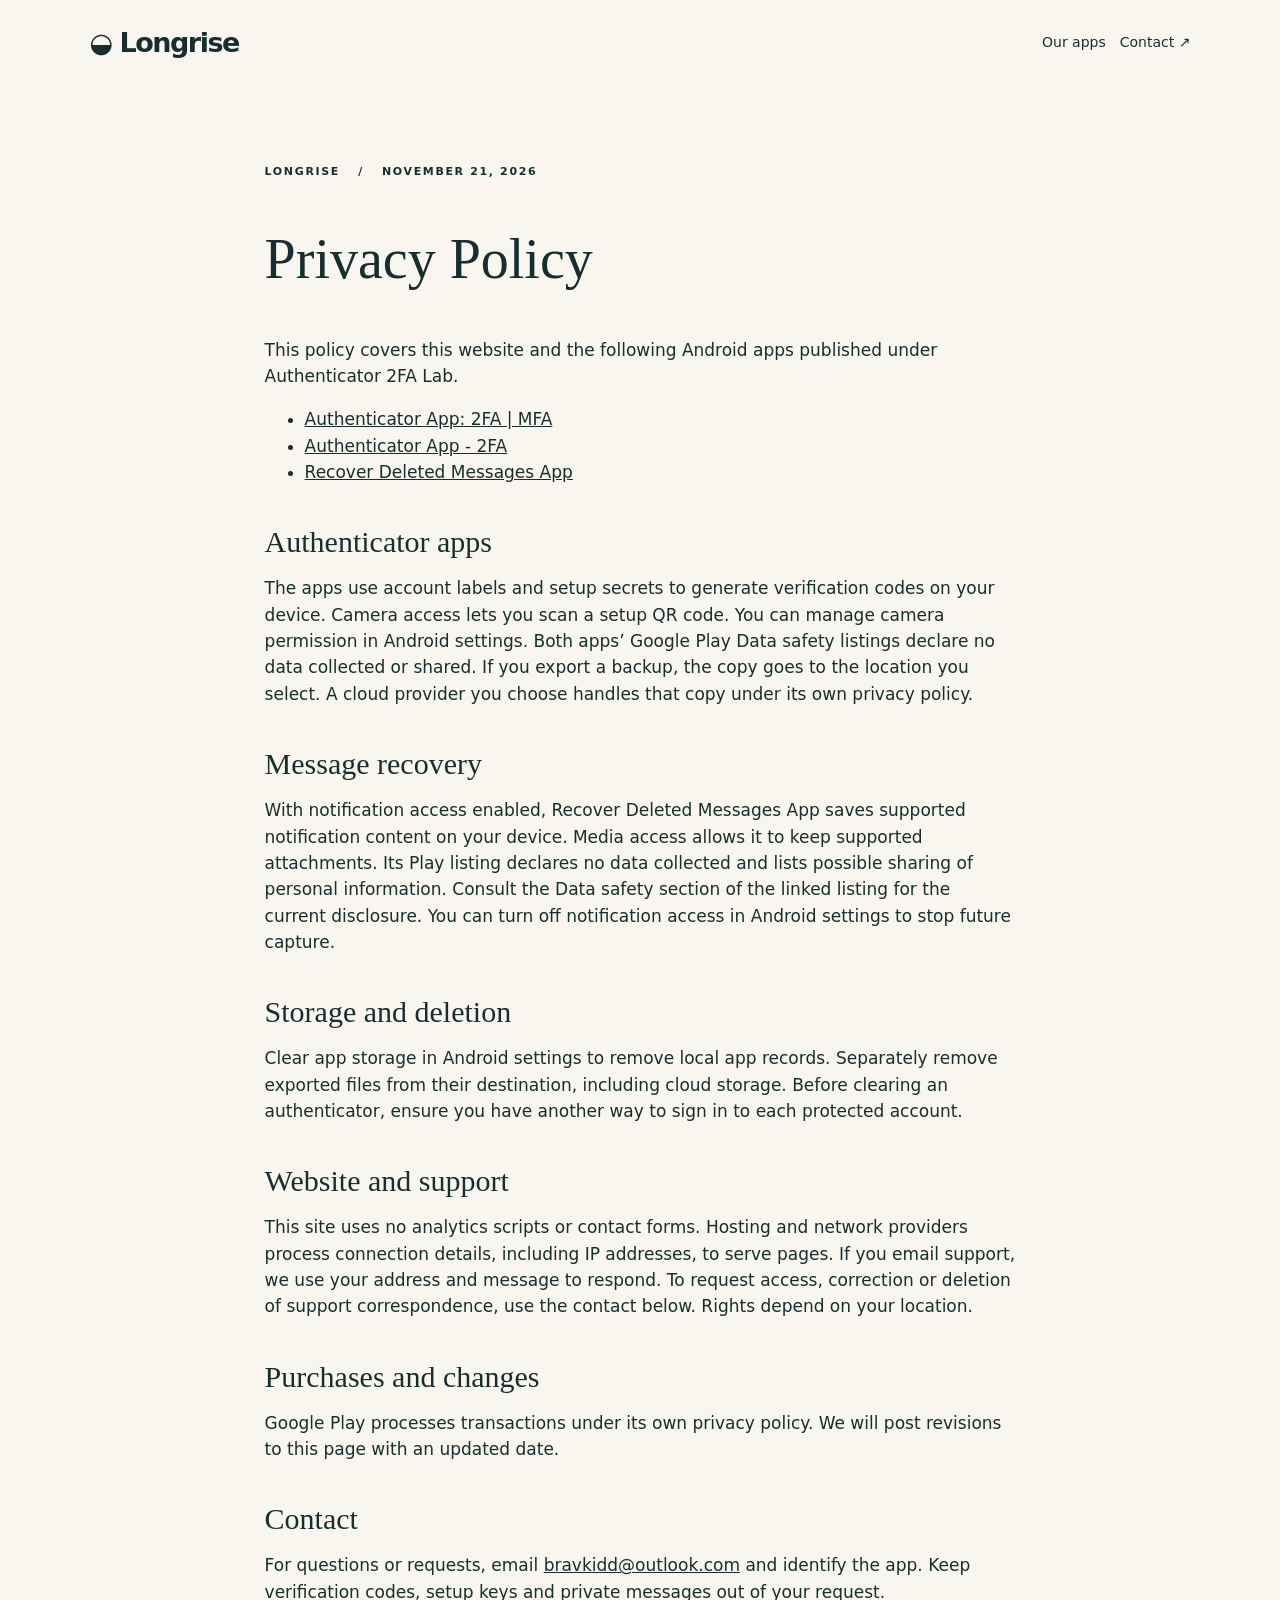
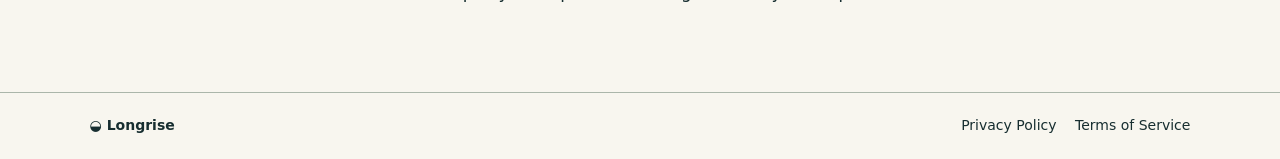
==== privacy/index.html @ f98e01ae "Publish Longrise mobile portfolio and product policies" ====
<!doctype html><html lang="en"><meta charset="utf-8"><meta name="viewport" content="width=device-width,initial-scale=1"><title>Privacy Policy · Longrise</title><link rel="stylesheet" href="../style.css"><header><a class="brand" href="../">◒ Longrise</a><nav><a href="../#apps">Our apps</a>　<a href="mailto:bravkidd@outlook.com">Contact ↗</a></nav></header><main><section class="legal"><small>LONGRISE　 /　 NOVEMBER 21, 2026</small><h1>Privacy Policy</h1><p>This policy covers this website and the following Android apps published under Authenticator 2FA Lab.</p><ul><li><a href="https://play.google.com/store/apps/details?id=otp.authenticator.app.authentication.password">Authenticator App: 2FA | MFA</a></li><li><a href="https://play.google.com/store/apps/details?id=authenticator.app.otp.mfa.authentication">Authenticator App - 2FA</a></li><li><a href="https://play.google.com/store/apps/details?id=recover.deleted.message.messagerecovery.business.notify">Recover Deleted Messages App</a></li></ul><h2>Authenticator apps</h2><p>The apps use account labels and setup secrets to generate verification codes on your device. Camera access lets you scan a setup QR code. You can manage camera permission in Android settings. Both apps’ Google Play Data safety listings declare no data collected or shared. If you export a backup, the copy goes to the location you select. A cloud provider you choose handles that copy under its own privacy policy.</p><h2>Message recovery</h2><p>With notification access enabled, Recover Deleted Messages App saves supported notification content on your device. Media access allows it to keep supported attachments. Its Play listing declares no data collected and lists possible sharing of personal information. Consult the Data safety section of the linked listing for the current disclosure. You can turn off notification access in Android settings to stop future capture.</p><h2>Storage and deletion</h2><p>Clear app storage in Android settings to remove local app records. Separately remove exported files from their destination, including cloud storage. Before clearing an authenticator, ensure you have another way to sign in to each protected account.</p><h2>Website and support</h2><p>This site uses no analytics scripts or contact forms. Hosting and network providers process connection details, including IP addresses, to serve pages. If you email support, we use your address and message to respond. To request access, correction or deletion of support correspondence, use the contact below. Rights depend on your location.</p><h2>Purchases and changes</h2><p>Google Play processes transactions under its own privacy policy. We will post revisions to this page with an updated date.</p><h2>Contact</h2><p>For questions or requests, email <a href="mailto:bravkidd@outlook.com">bravkidd@outlook.com</a> and identify the app. Keep verification codes, setup keys and private messages out of your request.</p></section></main><footer><b>◒ Longrise</b><span><a href="../privacy/">Privacy Policy</a>　 <a href="../tos/">Terms of Service</a></span></footer></html>
---- style.css ----
*{box-sizing:border-box}html{scroll-behavior:smooth}body{margin:0;background:#f8f6ef;color:#172e30;font:17px/1.55 system-ui,sans-serif}a{color:inherit}header,footer{padding:22px 7vw;display:flex;align-items:center;justify-content:space-between;gap:16px}header a,footer a,.grid h3 a{text-decoration:none}.brand{font-size:27px;font-weight:700;letter-spacing:-1.5px}nav,footer{font-size:14px}.hero{background:#092e35;color:#fff8e9;position:relative;overflow:hidden;isolation:isolate;padding:clamp(70px,9vw,145px) 7vw}.sun{position:absolute;z-index:-1;width:68vw;height:68vw;right:-15vw;top:8%;border-radius:50%;background:repeating-linear-gradient(0deg,transparent 0 7px,#0c4145 8px 10px),linear-gradient(145deg,#f7c18f,#bd795b 40%,#386665 73%);transform:rotate(-14deg)}.intro{max-width:54%}small{font:600 11px/1.5 system-ui;letter-spacing:.15em}.hero h1{font:normal clamp(76px,12vw,192px)/1 Georgia,serif;letter-spacing:-.075em;margin:20px 0}.hero h1 span{color:#f9bd89}.intro p{max-width:510px;font-size:clamp(18px,2vw,25px)}.button{display:inline-block;background:#ffdfaf;color:#183336;padding:12px 22px;margin-top:12px;text-decoration:none;border-radius:3px}#apps,.legal{padding:70px 7vw}h2,h3,.legal h1{font-family:Georgia,serif;font-weight:400;line-height:1.1}h2{font-size:48px;margin:10px 0}h3{font-size:31px;margin:16px 0}.grid{margin-top:34px;display:grid;grid-template-columns:repeat(3,1fr);gap:32px}.grid article{border-top:2px solid #427574;padding:22px 0;display:flex;flex-direction:column}.action{margin-top:auto;padding-top:15px}.legal{max-width:930px;margin:auto}.legal h1{font-size:56px}.legal h2{margin-top:40px;font-size:30px}footer{border-top:1px solid #abb6aa}a:hover{text-decoration:underline}@media(max-width:720px){.intro{max-width:100%}.sun{top:auto;bottom:-45vw;right:-22vw;width:85vw;height:85vw}.hero{padding-bottom:100px}.grid{grid-template-columns:1fr;gap:12px}.legal h1{font-size:42px}header,footer{padding:18px 5vw}nav{font-size:13px}}
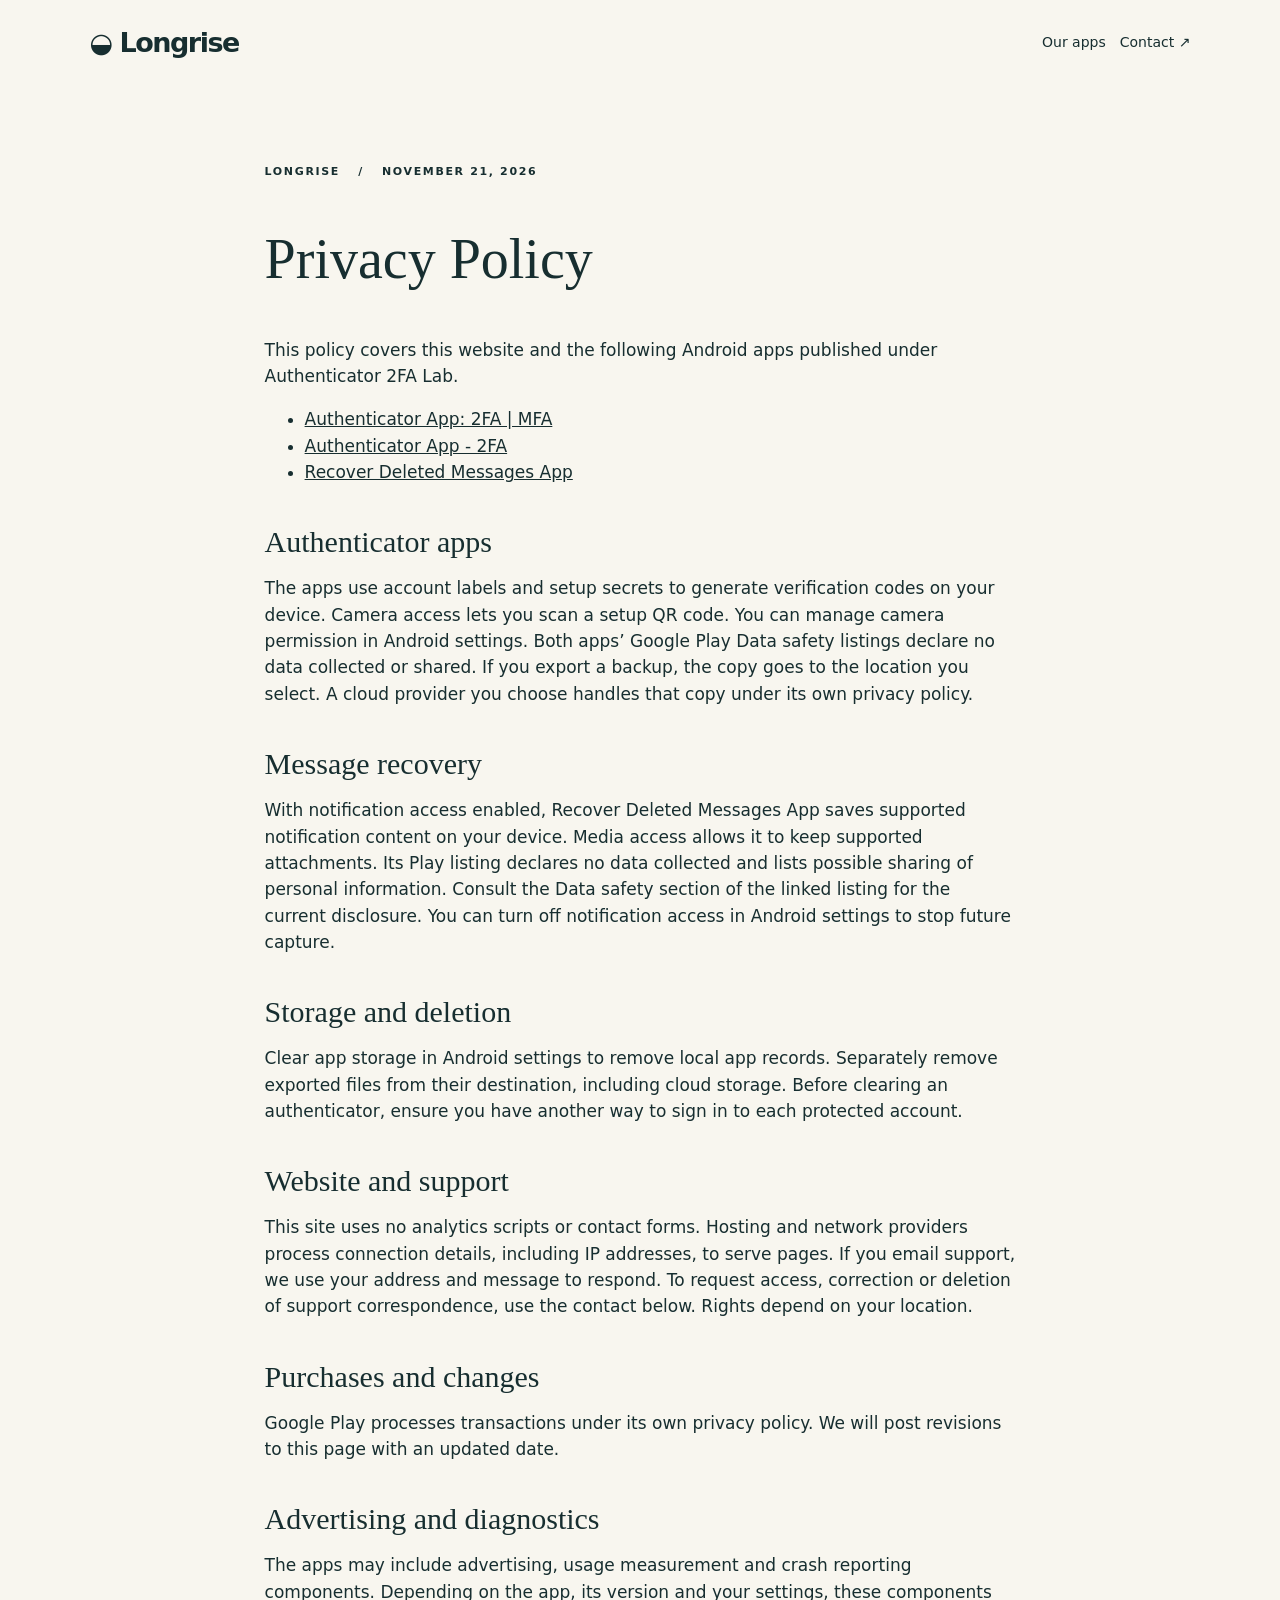
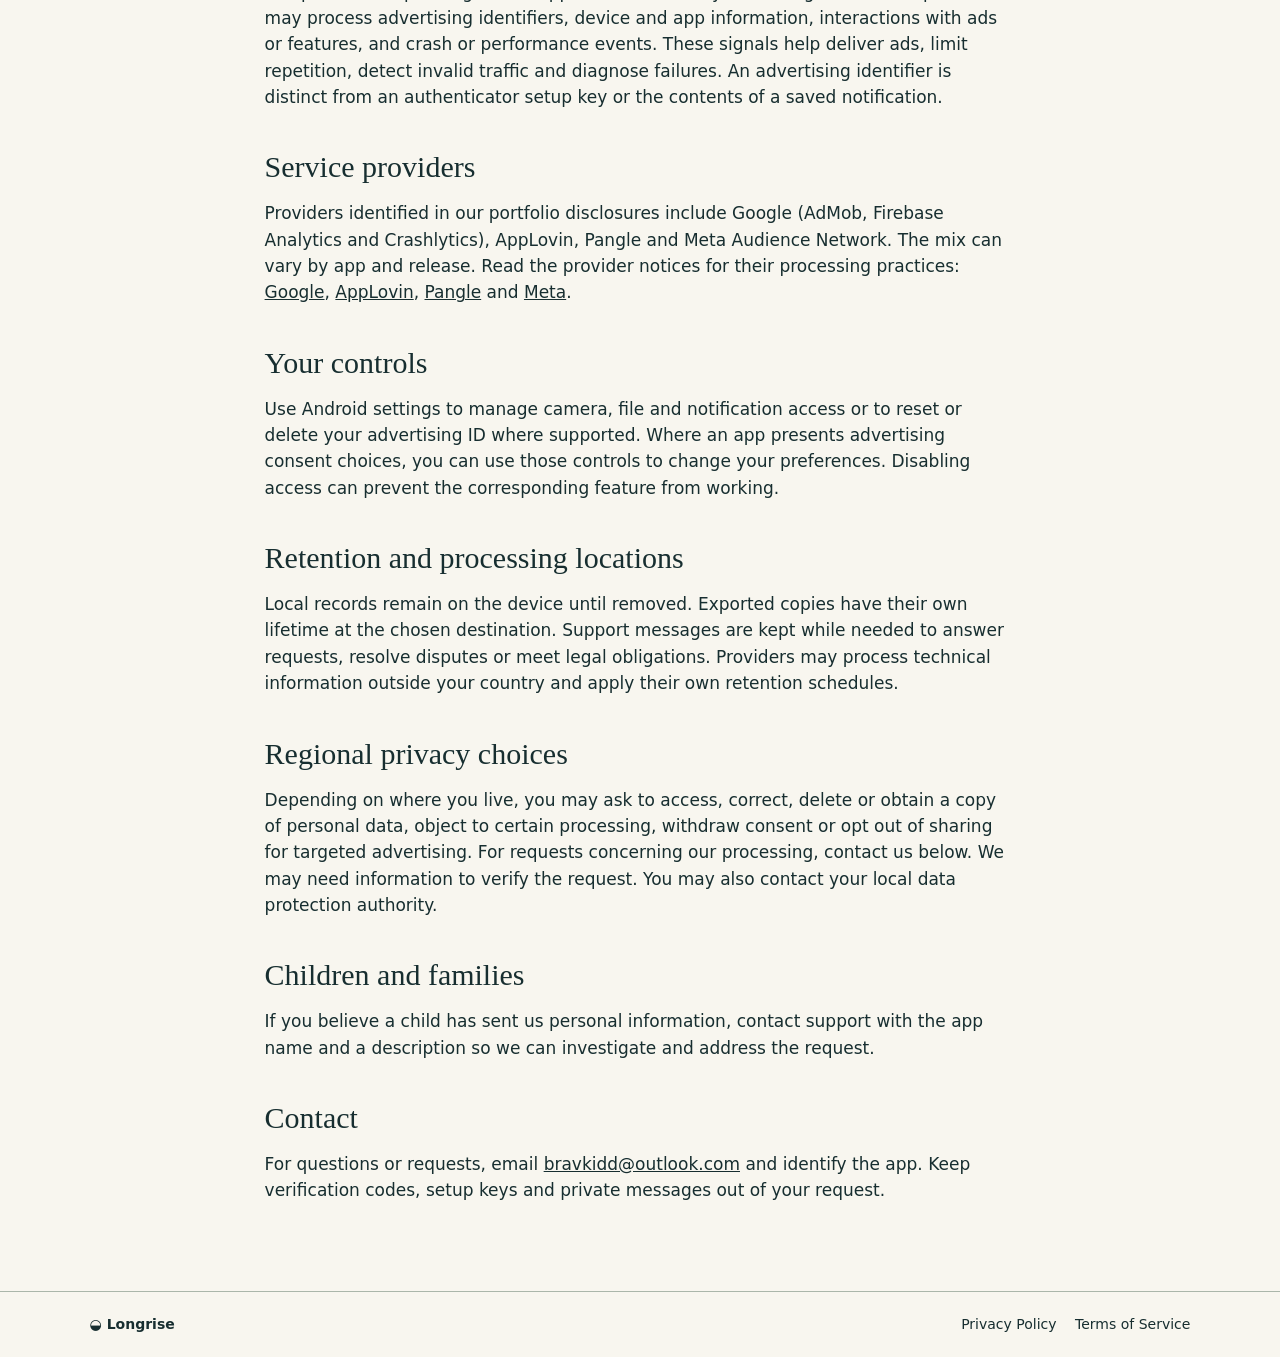
==== commit b4fd737b: "Add authorized ad sellers and expand app privacy and service terms" ====
--- a/privacy/index.html
+++ b/privacy/index.html
@@ -1 +1,19 @@
-<!doctype html><html lang="en"><meta charset="utf-8"><meta name="viewport" content="width=device-width,initial-scale=1"><title>Privacy Policy · Longrise</title><link rel="stylesheet" href="../style.css"><header><a class="brand" href="../">◒ Longrise</a><nav><a href="../#apps">Our apps</a>　<a href="mailto:bravkidd@outlook.com">Contact ↗</a></nav></header><main><section class="legal"><small>LONGRISE　 /　 NOVEMBER 21, 2026</small><h1>Privacy Policy</h1><p>This policy covers this website and the following Android apps published under Authenticator 2FA Lab.</p><ul><li><a href="https://play.google.com/store/apps/details?id=otp.authenticator.app.authentication.password">Authenticator App: 2FA | MFA</a></li><li><a href="https://play.google.com/store/apps/details?id=authenticator.app.otp.mfa.authentication">Authenticator App - 2FA</a></li><li><a href="https://play.google.com/store/apps/details?id=recover.deleted.message.messagerecovery.business.notify">Recover Deleted Messages App</a></li></ul><h2>Authenticator apps</h2><p>The apps use account labels and setup secrets to generate verification codes on your device. Camera access lets you scan a setup QR code. You can manage camera permission in Android settings. Both apps’ Google Play Data safety listings declare no data collected or shared. If you export a backup, the copy goes to the location you select. A cloud provider you choose handles that copy under its own privacy policy.</p><h2>Message recovery</h2><p>With notification access enabled, Recover Deleted Messages App saves supported notification content on your device. Media access allows it to keep supported attachments. Its Play listing declares no data collected and lists possible sharing of personal information. Consult the Data safety section of the linked listing for the current disclosure. You can turn off notification access in Android settings to stop future capture.</p><h2>Storage and deletion</h2><p>Clear app storage in Android settings to remove local app records. Separately remove exported files from their destination, including cloud storage. Before clearing an authenticator, ensure you have another way to sign in to each protected account.</p><h2>Website and support</h2><p>This site uses no analytics scripts or contact forms. Hosting and network providers process connection details, including IP addresses, to serve pages. If you email support, we use your address and message to respond. To request access, correction or deletion of support correspondence, use the contact below. Rights depend on your location.</p><h2>Purchases and changes</h2><p>Google Play processes transactions under its own privacy policy. We will post revisions to this page with an updated date.</p><h2>Contact</h2><p>For questions or requests, email <a href="mailto:bravkidd@outlook.com">bravkidd@outlook.com</a> and identify the app. Keep verification codes, setup keys and private messages out of your request.</p></section></main><footer><b>◒ Longrise</b><span><a href="../privacy/">Privacy Policy</a>　 <a href="../tos/">Terms of Service</a></span></footer></html>+<!doctype html><html lang="en"><meta charset="utf-8"><meta name="viewport" content="width=device-width,initial-scale=1"><title>Privacy Policy · Longrise</title><link rel="stylesheet" href="../style.css"><header><a class="brand" href="../">◒ Longrise</a><nav><a href="../#apps">Our apps</a>　<a href="mailto:bravkidd@outlook.com">Contact ↗</a></nav></header><main><section class="legal"><small>LONGRISE　 /　 NOVEMBER 21, 2026</small><h1>Privacy Policy</h1><p>This policy covers this website and the following Android apps published under Authenticator 2FA Lab.</p><ul><li><a href="https://play.google.com/store/apps/details?id=otp.authenticator.app.authentication.password">Authenticator App: 2FA | MFA</a></li><li><a href="https://play.google.com/store/apps/details?id=authenticator.app.otp.mfa.authentication">Authenticator App - 2FA</a></li><li><a href="https://play.google.com/store/apps/details?id=recover.deleted.message.messagerecovery.business.notify">Recover Deleted Messages App</a></li></ul>
+<h2>Authenticator apps</h2><p>The apps use account labels and setup secrets to generate verification codes on your device. Camera access lets you scan a setup QR code. You can manage camera permission in Android settings. Both apps’ Google Play Data safety listings declare no data collected or shared. If you export a backup, the copy goes to the location you select. A cloud provider you choose handles that copy under its own privacy policy.</p>
+<h2>Message recovery</h2><p>With notification access enabled, Recover Deleted Messages App saves supported notification content on your device. Media access allows it to keep supported attachments. Its Play listing declares no data collected and lists possible sharing of personal information. Consult the Data safety section of the linked listing for the current disclosure. You can turn off notification access in Android settings to stop future capture.</p>
+<h2>Storage and deletion</h2><p>Clear app storage in Android settings to remove local app records. Separately remove exported files from their destination, including cloud storage. Before clearing an authenticator, ensure you have another way to sign in to each protected account.</p>
+<h2>Website and support</h2><p>This site uses no analytics scripts or contact forms. Hosting and network providers process connection details, including IP addresses, to serve pages. If you email support, we use your address and message to respond. To request access, correction or deletion of support correspondence, use the contact below. Rights depend on your location.</p>
+<h2>Purchases and changes</h2><p>Google Play processes transactions under its own privacy policy. We will post revisions to this page with an updated date.</p>
+<h2>Advertising and diagnostics</h2><p>The apps may include advertising, usage measurement and crash reporting components. Depending on the app, its version and your settings, these components may process advertising identifiers, device and app information, interactions with ads or features, and crash or performance events. These signals help deliver ads, limit repetition, detect invalid traffic and diagnose failures. An advertising identifier is distinct from an authenticator setup key or the contents of a saved notification.</p>
+
+<h2>Service providers</h2><p>Providers identified in our portfolio disclosures include Google (AdMob, Firebase Analytics and Crashlytics), AppLovin, Pangle and Meta Audience Network. The mix can vary by app and release. Read the provider notices for their processing practices: <a href="https://policies.google.com/privacy">Google</a>, <a href="https://www.applovin.com/privacy/">AppLovin</a>, <a href="https://www.pangleglobal.com/privacy">Pangle</a> and <a href="https://www.facebook.com/privacy/policy/">Meta</a>.</p>
+
+<h2>Your controls</h2><p>Use Android settings to manage camera, file and notification access or to reset or delete your advertising ID where supported. Where an app presents advertising consent choices, you can use those controls to change your preferences. Disabling access can prevent the corresponding feature from working.</p>
+
+<h2>Retention and processing locations</h2><p>Local records remain on the device until removed. Exported copies have their own lifetime at the chosen destination. Support messages are kept while needed to answer requests, resolve disputes or meet legal obligations. Providers may process technical information outside your country and apply their own retention schedules.</p>
+
+<h2>Regional privacy choices</h2><p>Depending on where you live, you may ask to access, correct, delete or obtain a copy of personal data, object to certain processing, withdraw consent or opt out of sharing for targeted advertising. For requests concerning our processing, contact us below. We may need information to verify the request. You may also contact your local data protection authority.</p>
+
+<h2>Children and families</h2><p>If you believe a child has sent us personal information, contact support with the app name and a description so we can investigate and address the request.</p>
+
+<h2>Contact</h2><p>For questions or requests, email <a href="mailto:bravkidd@outlook.com">bravkidd@outlook.com</a> and identify the app. Keep verification codes, setup keys and private messages out of your request.</p></section></main><footer><b>◒ Longrise</b><span><a href="../privacy/">Privacy Policy</a>　 <a href="../tos/">Terms of Service</a></span></footer></html>
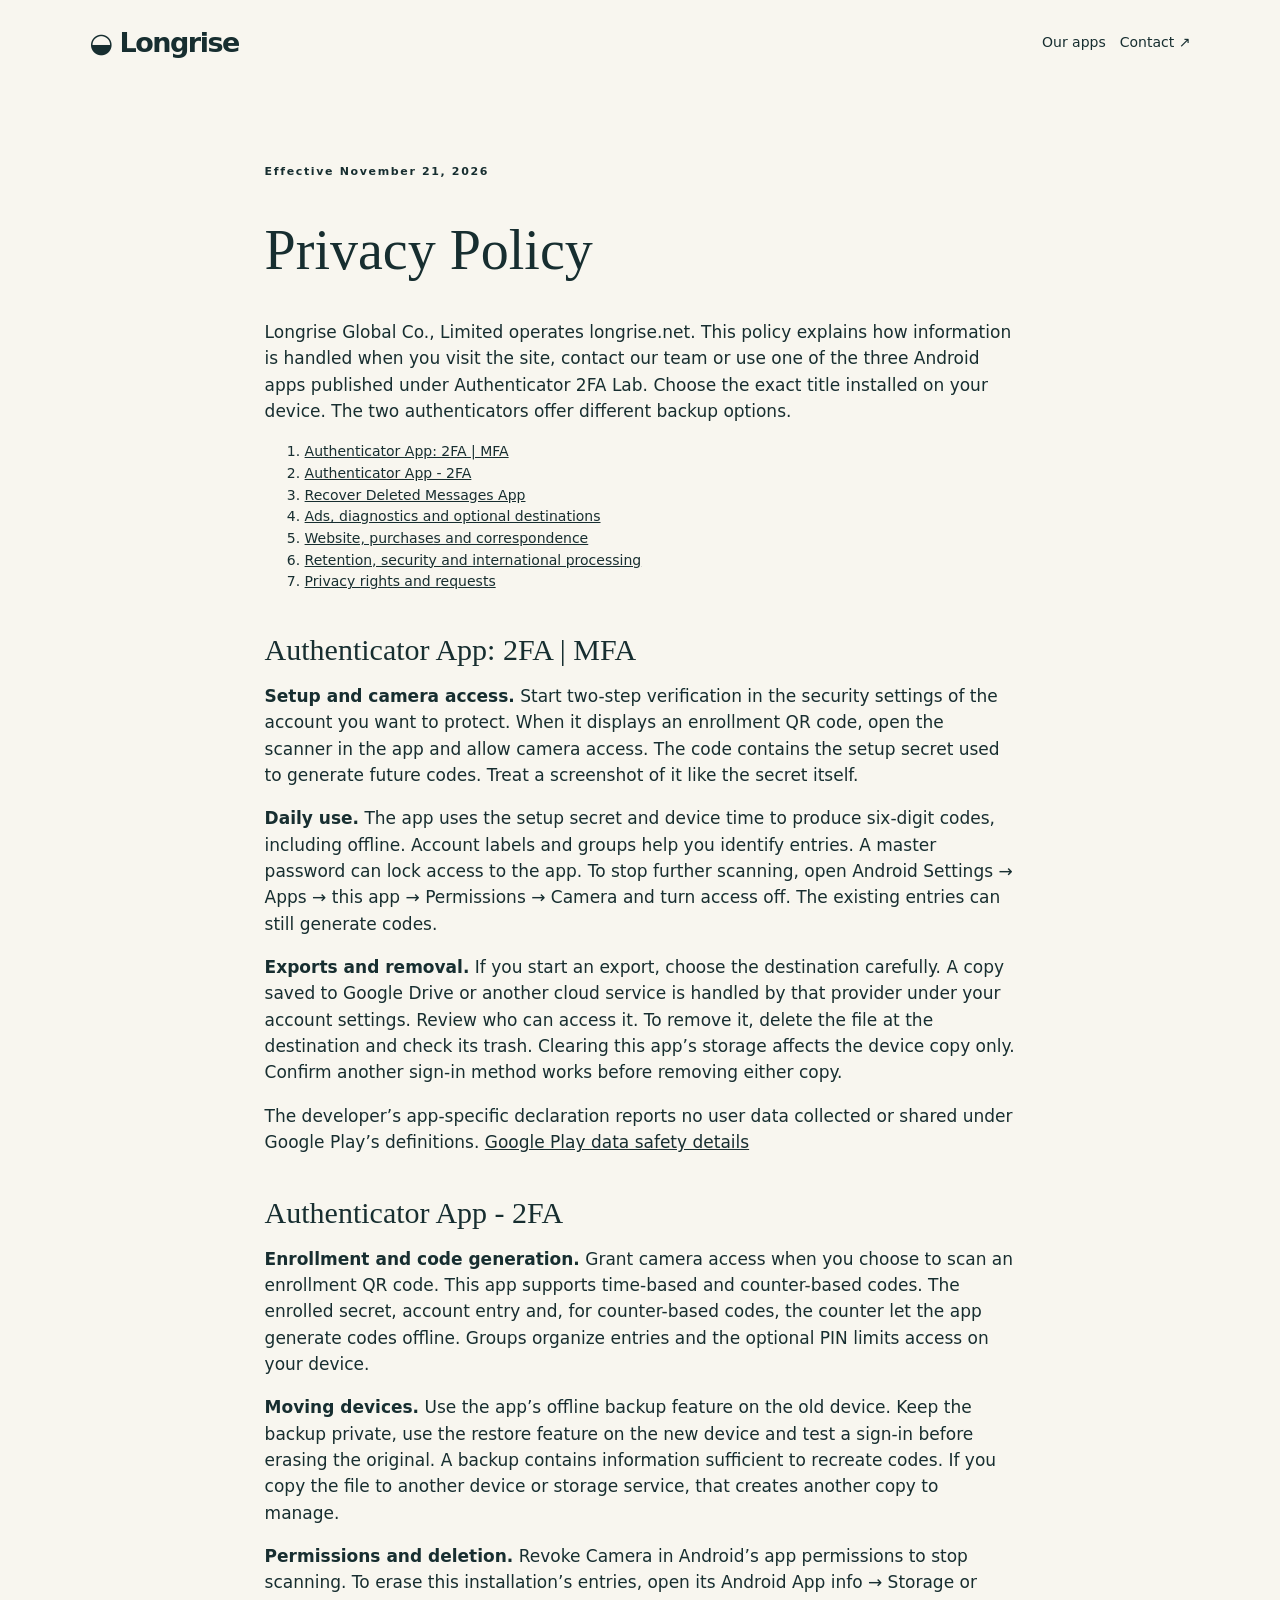
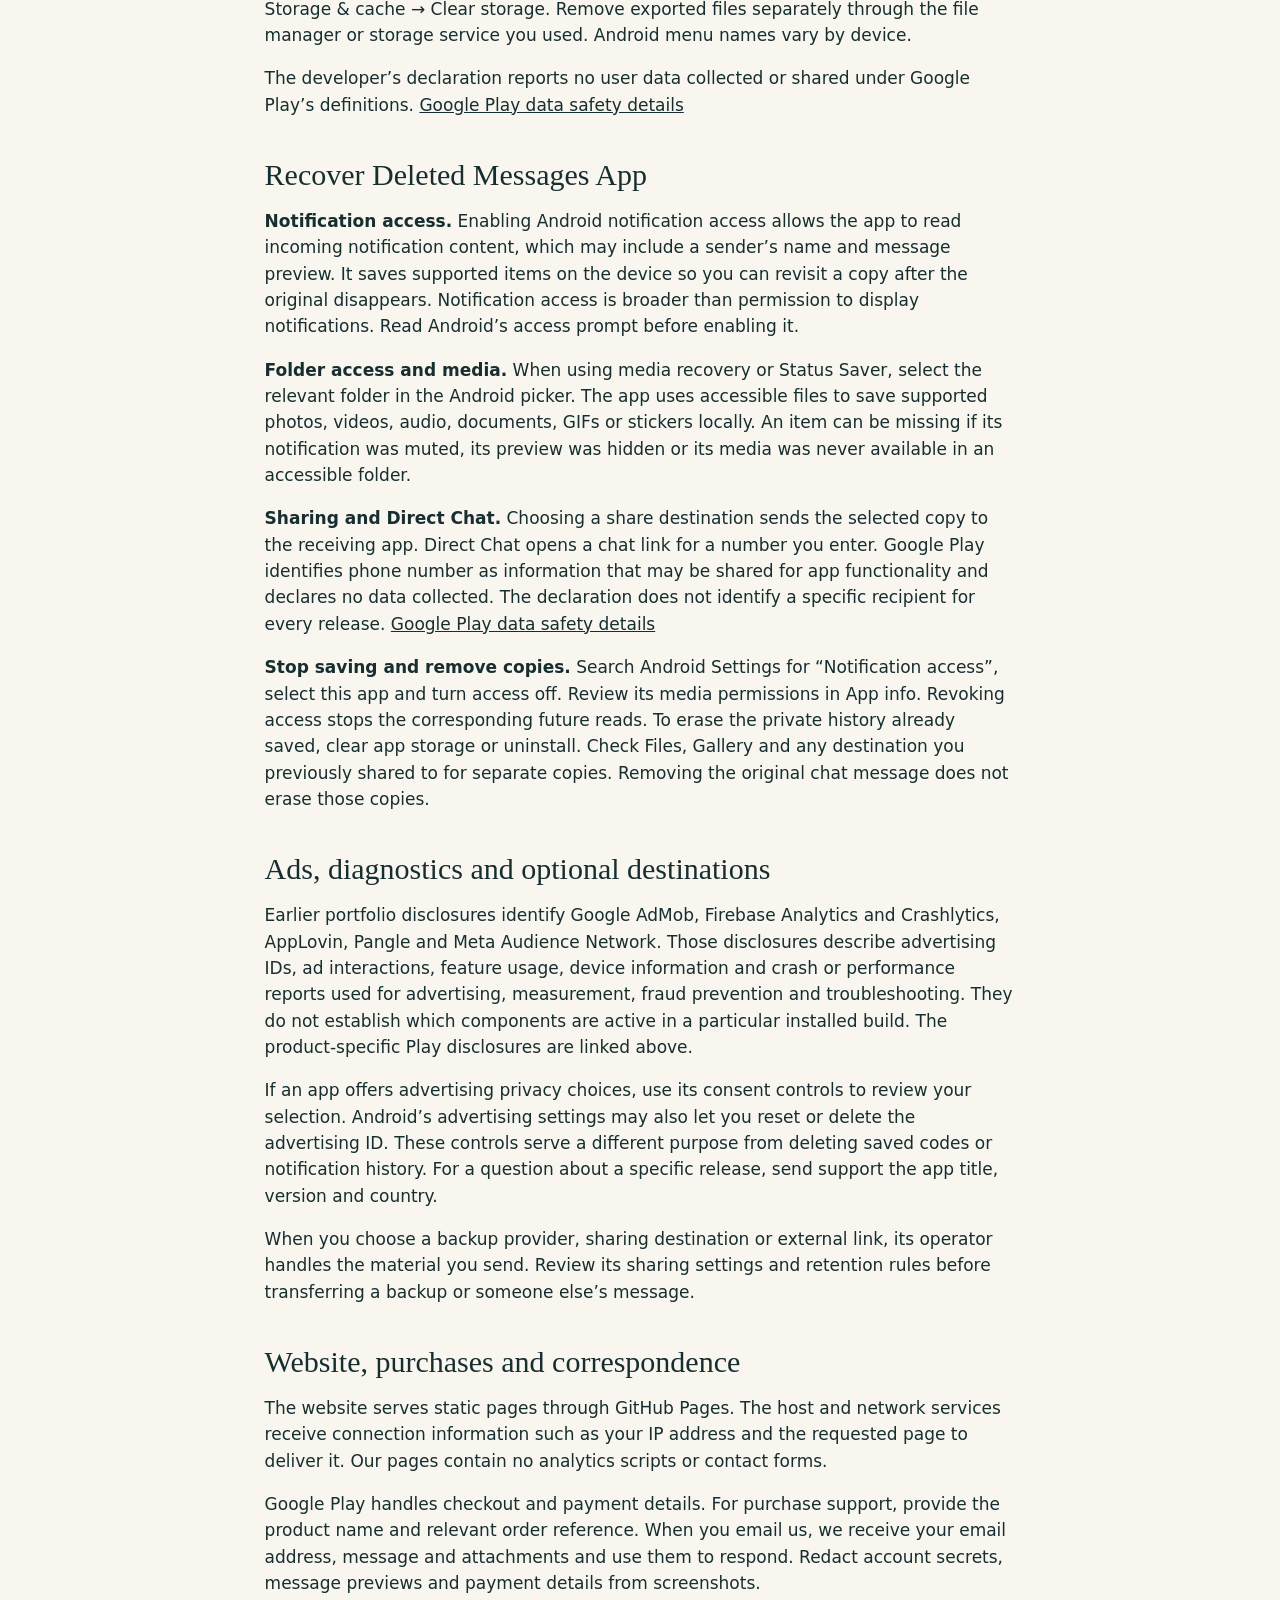
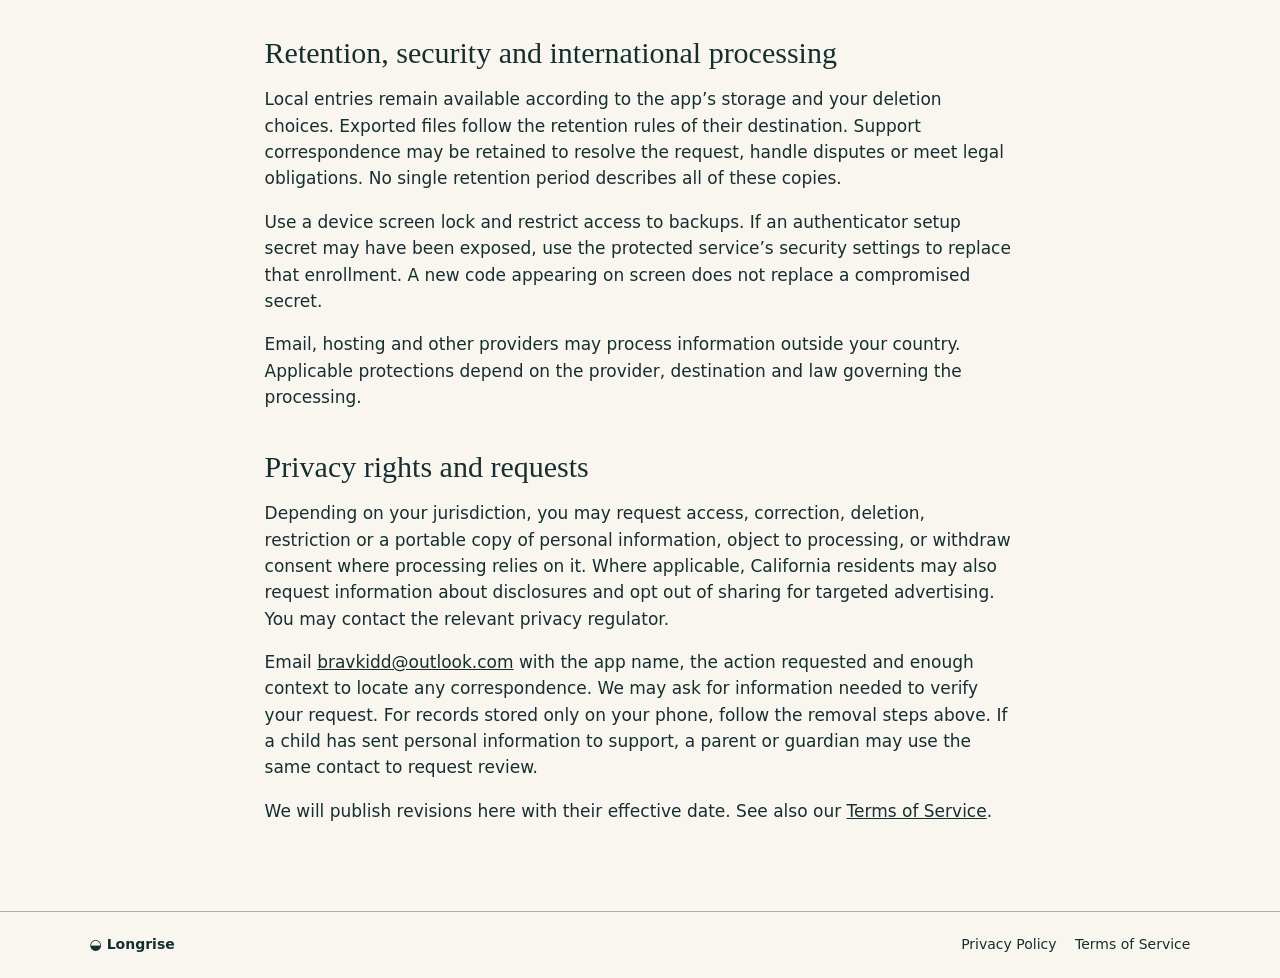
==== commit a5e90193: "Rewrite product-specific privacy policy and service terms for Longrise Global" ====
--- a/privacy/index.html
+++ b/privacy/index.html
@@ -1,19 +1,38 @@
-<!doctype html><html lang="en"><meta charset="utf-8"><meta name="viewport" content="width=device-width,initial-scale=1"><title>Privacy Policy · Longrise</title><link rel="stylesheet" href="../style.css"><header><a class="brand" href="../">◒ Longrise</a><nav><a href="../#apps">Our apps</a>　<a href="mailto:bravkidd@outlook.com">Contact ↗</a></nav></header><main><section class="legal"><small>LONGRISE　 /　 NOVEMBER 21, 2026</small><h1>Privacy Policy</h1><p>This policy covers this website and the following Android apps published under Authenticator 2FA Lab.</p><ul><li><a href="https://play.google.com/store/apps/details?id=otp.authenticator.app.authentication.password">Authenticator App: 2FA | MFA</a></li><li><a href="https://play.google.com/store/apps/details?id=authenticator.app.otp.mfa.authentication">Authenticator App - 2FA</a></li><li><a href="https://play.google.com/store/apps/details?id=recover.deleted.message.messagerecovery.business.notify">Recover Deleted Messages App</a></li></ul>
-<h2>Authenticator apps</h2><p>The apps use account labels and setup secrets to generate verification codes on your device. Camera access lets you scan a setup QR code. You can manage camera permission in Android settings. Both apps’ Google Play Data safety listings declare no data collected or shared. If you export a backup, the copy goes to the location you select. A cloud provider you choose handles that copy under its own privacy policy.</p>
-<h2>Message recovery</h2><p>With notification access enabled, Recover Deleted Messages App saves supported notification content on your device. Media access allows it to keep supported attachments. Its Play listing declares no data collected and lists possible sharing of personal information. Consult the Data safety section of the linked listing for the current disclosure. You can turn off notification access in Android settings to stop future capture.</p>
-<h2>Storage and deletion</h2><p>Clear app storage in Android settings to remove local app records. Separately remove exported files from their destination, including cloud storage. Before clearing an authenticator, ensure you have another way to sign in to each protected account.</p>
-<h2>Website and support</h2><p>This site uses no analytics scripts or contact forms. Hosting and network providers process connection details, including IP addresses, to serve pages. If you email support, we use your address and message to respond. To request access, correction or deletion of support correspondence, use the contact below. Rights depend on your location.</p>
-<h2>Purchases and changes</h2><p>Google Play processes transactions under its own privacy policy. We will post revisions to this page with an updated date.</p>
-<h2>Advertising and diagnostics</h2><p>The apps may include advertising, usage measurement and crash reporting components. Depending on the app, its version and your settings, these components may process advertising identifiers, device and app information, interactions with ads or features, and crash or performance events. These signals help deliver ads, limit repetition, detect invalid traffic and diagnose failures. An advertising identifier is distinct from an authenticator setup key or the contents of a saved notification.</p>
-
-<h2>Service providers</h2><p>Providers identified in our portfolio disclosures include Google (AdMob, Firebase Analytics and Crashlytics), AppLovin, Pangle and Meta Audience Network. The mix can vary by app and release. Read the provider notices for their processing practices: <a href="https://policies.google.com/privacy">Google</a>, <a href="https://www.applovin.com/privacy/">AppLovin</a>, <a href="https://www.pangleglobal.com/privacy">Pangle</a> and <a href="https://www.facebook.com/privacy/policy/">Meta</a>.</p>
-
-<h2>Your controls</h2><p>Use Android settings to manage camera, file and notification access or to reset or delete your advertising ID where supported. Where an app presents advertising consent choices, you can use those controls to change your preferences. Disabling access can prevent the corresponding feature from working.</p>
-
-<h2>Retention and processing locations</h2><p>Local records remain on the device until removed. Exported copies have their own lifetime at the chosen destination. Support messages are kept while needed to answer requests, resolve disputes or meet legal obligations. Providers may process technical information outside your country and apply their own retention schedules.</p>
-
-<h2>Regional privacy choices</h2><p>Depending on where you live, you may ask to access, correct, delete or obtain a copy of personal data, object to certain processing, withdraw consent or opt out of sharing for targeted advertising. For requests concerning our processing, contact us below. We may need information to verify the request. You may also contact your local data protection authority.</p>
-
-<h2>Children and families</h2><p>If you believe a child has sent us personal information, contact support with the app name and a description so we can investigate and address the request.</p>
-
-<h2>Contact</h2><p>For questions or requests, email <a href="mailto:bravkidd@outlook.com">bravkidd@outlook.com</a> and identify the app. Keep verification codes, setup keys and private messages out of your request.</p></section></main><footer><b>◒ Longrise</b><span><a href="../privacy/">Privacy Policy</a>　 <a href="../tos/">Terms of Service</a></span></footer></html>+<!doctype html><html lang="en"><meta charset="utf-8"><meta name="viewport" content="width=device-width,initial-scale=1"><title>Privacy Policy · Longrise</title><link rel="stylesheet" href="../style.css"><header><a class="brand" href="../">◒ Longrise</a><nav><a href="../#apps">Our apps</a>　<a href="mailto:bravkidd@outlook.com">Contact ↗</a></nav></header>
+<main class="legal"><small>Effective November 21, 2026</small><h1>Privacy Policy</h1><p>Longrise Global Co., Limited operates longrise.net. This policy explains how information is handled when you visit the site, contact our team or use one of the three Android apps published under Authenticator 2FA Lab. Choose the exact title installed on your device. The two authenticators offer different backup options.</p><nav aria-label="Contents"><ol><li><a href="#mfa">Authenticator App: 2FA | MFA</a></li>
+<li><a href="#offline">Authenticator App - 2FA</a></li>
+<li><a href="#recovery">Recover Deleted Messages App</a></li>
+<li><a href="#providers">Ads, diagnostics and optional destinations</a></li>
+<li><a href="#web">Website, purchases and correspondence</a></li>
+<li><a href="#retention">Retention, security and international processing</a></li>
+<li><a href="#rights">Privacy rights and requests</a></li></ol></nav>
+<section id="mfa"><h2>Authenticator App: 2FA | MFA</h2>
+<p><strong>Setup and camera access.</strong> Start two-step verification in the security settings of the account you want to protect. When it displays an enrollment QR code, open the scanner in the app and allow camera access. The code contains the setup secret used to generate future codes. Treat a screenshot of it like the secret itself.</p>
+<p><strong>Daily use.</strong> The app uses the setup secret and device time to produce six-digit codes, including offline. Account labels and groups help you identify entries. A master password can lock access to the app. To stop further scanning, open Android Settings → Apps → this app → Permissions → Camera and turn access off. The existing entries can still generate codes.</p>
+<p><strong>Exports and removal.</strong> If you start an export, choose the destination carefully. A copy saved to Google Drive or another cloud service is handled by that provider under your account settings. Review who can access it. To remove it, delete the file at the destination and check its trash. Clearing this app’s storage affects the device copy only. Confirm another sign-in method works before removing either copy.</p>
+<p>The developer’s app-specific declaration reports no user data collected or shared under Google Play’s definitions. <a href="https://play.google.com/store/apps/datasafety?id=otp.authenticator.app.authentication.password">Google Play data safety details</a></p></section>
+<section id="offline"><h2>Authenticator App - 2FA</h2>
+<p><strong>Enrollment and code generation.</strong> Grant camera access when you choose to scan an enrollment QR code. This app supports time-based and counter-based codes. The enrolled secret, account entry and, for counter-based codes, the counter let the app generate codes offline. Groups organize entries and the optional PIN limits access on your device.</p>
+<p><strong>Moving devices.</strong> Use the app’s offline backup feature on the old device. Keep the backup private, use the restore feature on the new device and test a sign-in before erasing the original. A backup contains information sufficient to recreate codes. If you copy the file to another device or storage service, that creates another copy to manage.</p>
+<p><strong>Permissions and deletion.</strong> Revoke Camera in Android’s app permissions to stop scanning. To erase this installation’s entries, open its Android App info → Storage or Storage &amp; cache → Clear storage. Remove exported files separately through the file manager or storage service you used. Android menu names vary by device.</p>
+<p>The developer’s declaration reports no user data collected or shared under Google Play’s definitions. <a href="https://play.google.com/store/apps/datasafety?id=authenticator.app.otp.mfa.authentication">Google Play data safety details</a></p></section>
+<section id="recovery"><h2>Recover Deleted Messages App</h2>
+<p><strong>Notification access.</strong> Enabling Android notification access allows the app to read incoming notification content, which may include a sender’s name and message preview. It saves supported items on the device so you can revisit a copy after the original disappears. Notification access is broader than permission to display notifications. Read Android’s access prompt before enabling it.</p>
+<p><strong>Folder access and media.</strong> When using media recovery or Status Saver, select the relevant folder in the Android picker. The app uses accessible files to save supported photos, videos, audio, documents, GIFs or stickers locally. An item can be missing if its notification was muted, its preview was hidden or its media was never available in an accessible folder.</p>
+<p><strong>Sharing and Direct Chat.</strong> Choosing a share destination sends the selected copy to the receiving app. Direct Chat opens a chat link for a number you enter. Google Play identifies phone number as information that may be shared for app functionality and declares no data collected. The declaration does not identify a specific recipient for every release. <a href="https://play.google.com/store/apps/datasafety?id=recover.deleted.message.messagerecovery.business.notify">Google Play data safety details</a></p>
+<p><strong>Stop saving and remove copies.</strong> Search Android Settings for “Notification access”, select this app and turn access off. Review its media permissions in App info. Revoking access stops the corresponding future reads. To erase the private history already saved, clear app storage or uninstall. Check Files, Gallery and any destination you previously shared to for separate copies. Removing the original chat message does not erase those copies.</p></section>
+<section id="providers"><h2>Ads, diagnostics and optional destinations</h2>
+<p>Earlier portfolio disclosures identify Google AdMob, Firebase Analytics and Crashlytics, AppLovin, Pangle and Meta Audience Network. Those disclosures describe advertising IDs, ad interactions, feature usage, device information and crash or performance reports used for advertising, measurement, fraud prevention and troubleshooting. They do not establish which components are active in a particular installed build. The product-specific Play disclosures are linked above.</p>
+<p>If an app offers advertising privacy choices, use its consent controls to review your selection. Android’s advertising settings may also let you reset or delete the advertising ID. These controls serve a different purpose from deleting saved codes or notification history. For a question about a specific release, send support the app title, version and country.</p>
+<p>When you choose a backup provider, sharing destination or external link, its operator handles the material you send. Review its sharing settings and retention rules before transferring a backup or someone else’s message.</p></section>
+<section id="web"><h2>Website, purchases and correspondence</h2>
+<p>The website serves static pages through GitHub Pages. The host and network services receive connection information such as your IP address and the requested page to deliver it. Our pages contain no analytics scripts or contact forms.</p>
+<p>Google Play handles checkout and payment details. For purchase support, provide the product name and relevant order reference. When you email us, we receive your email address, message and attachments and use them to respond. Redact account secrets, message previews and payment details from screenshots.</p></section>
+<section id="retention"><h2>Retention, security and international processing</h2>
+<p>Local entries remain available according to the app’s storage and your deletion choices. Exported files follow the retention rules of their destination. Support correspondence may be retained to resolve the request, handle disputes or meet legal obligations. No single retention period describes all of these copies.</p>
+<p>Use a device screen lock and restrict access to backups. If an authenticator setup secret may have been exposed, use the protected service’s security settings to replace that enrollment. A new code appearing on screen does not replace a compromised secret.</p>
+<p>Email, hosting and other providers may process information outside your country. Applicable protections depend on the provider, destination and law governing the processing.</p></section>
+<section id="rights"><h2>Privacy rights and requests</h2>
+<p>Depending on your jurisdiction, you may request access, correction, deletion, restriction or a portable copy of personal information, object to processing, or withdraw consent where processing relies on it. Where applicable, California residents may also request information about disclosures and opt out of sharing for targeted advertising. You may contact the relevant privacy regulator.</p>
+<p>Email <a href="mailto:bravkidd@outlook.com">bravkidd@outlook.com</a> with the app name, the action requested and enough context to locate any correspondence. We may ask for information needed to verify your request. For records stored only on your phone, follow the removal steps above. If a child has sent personal information to support, a parent or guardian may use the same contact to request review.</p>
+<p>We will publish revisions here with their effective date. See also our <a href="../tos/">Terms of Service</a>.</p></section></main><footer><b>◒ Longrise</b><span><a href="../privacy/">Privacy Policy</a>　 <a href="../tos/">Terms of Service</a></span></footer></html>
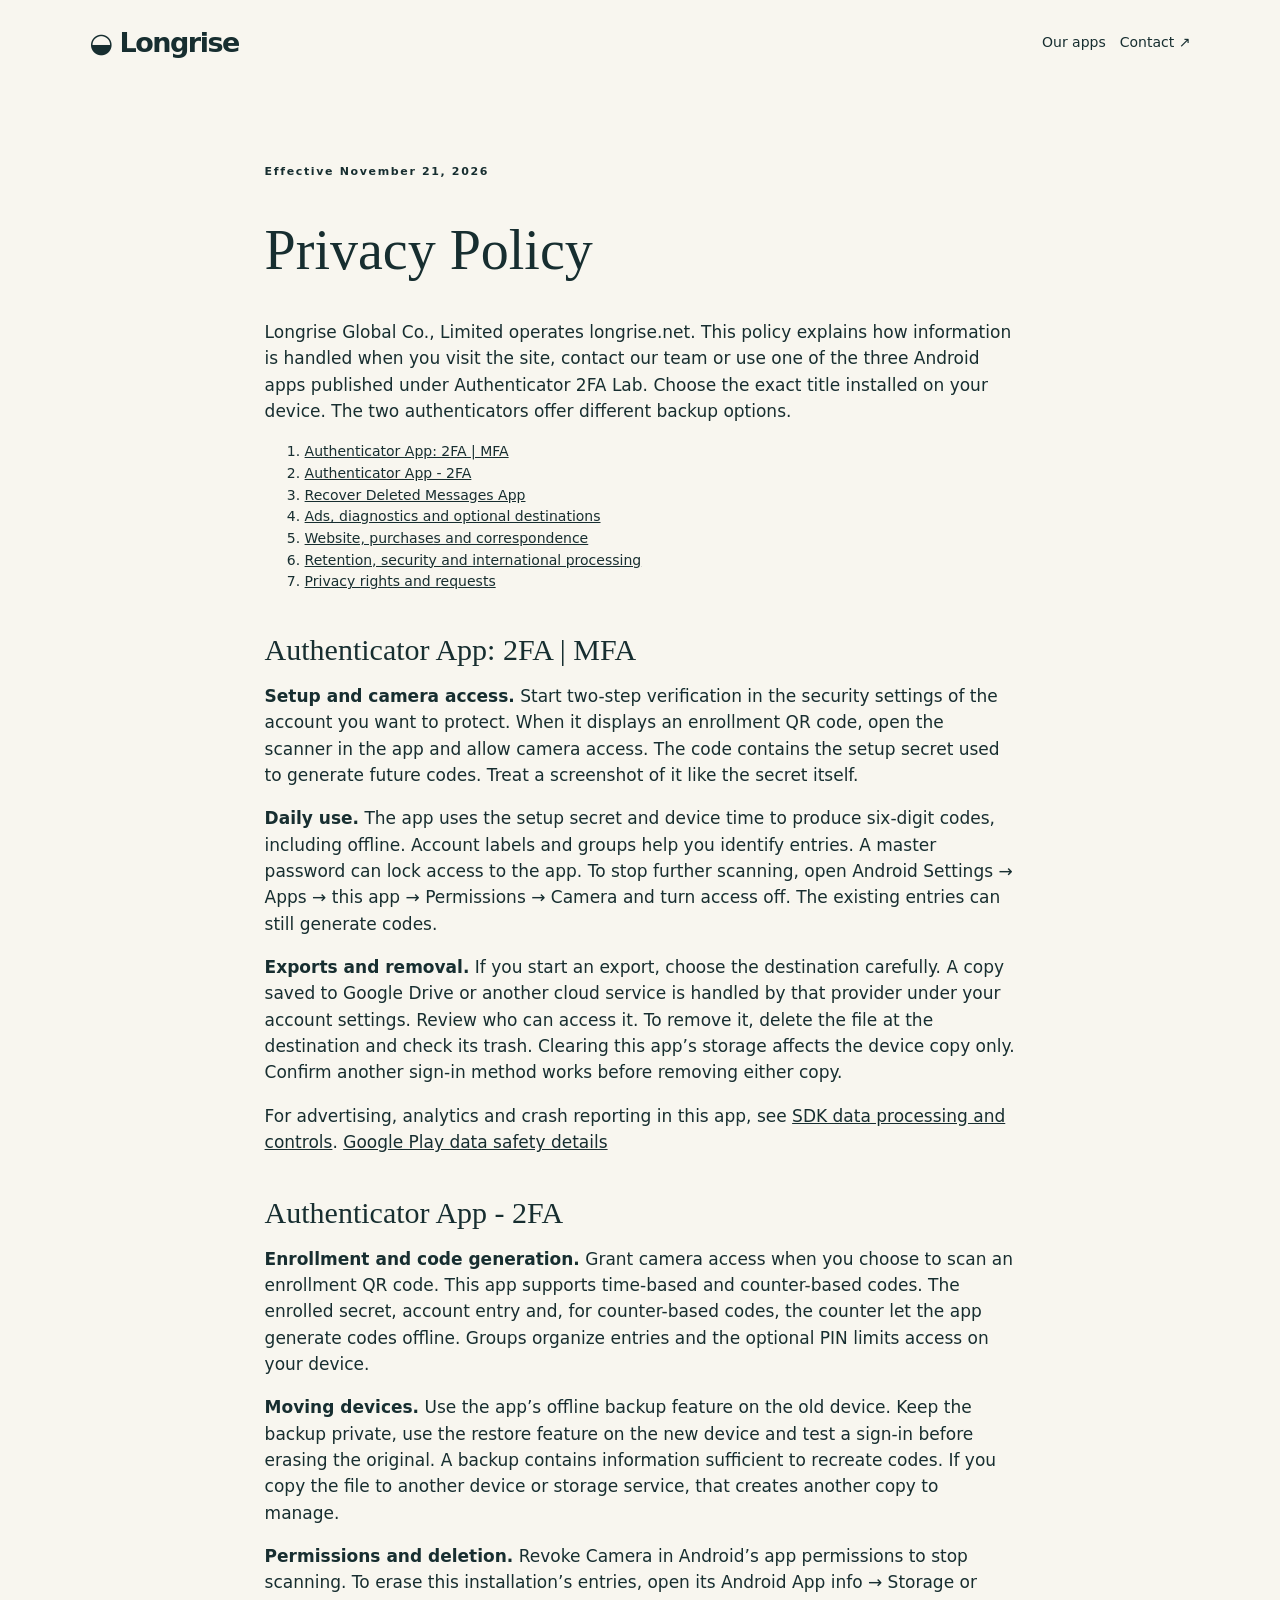
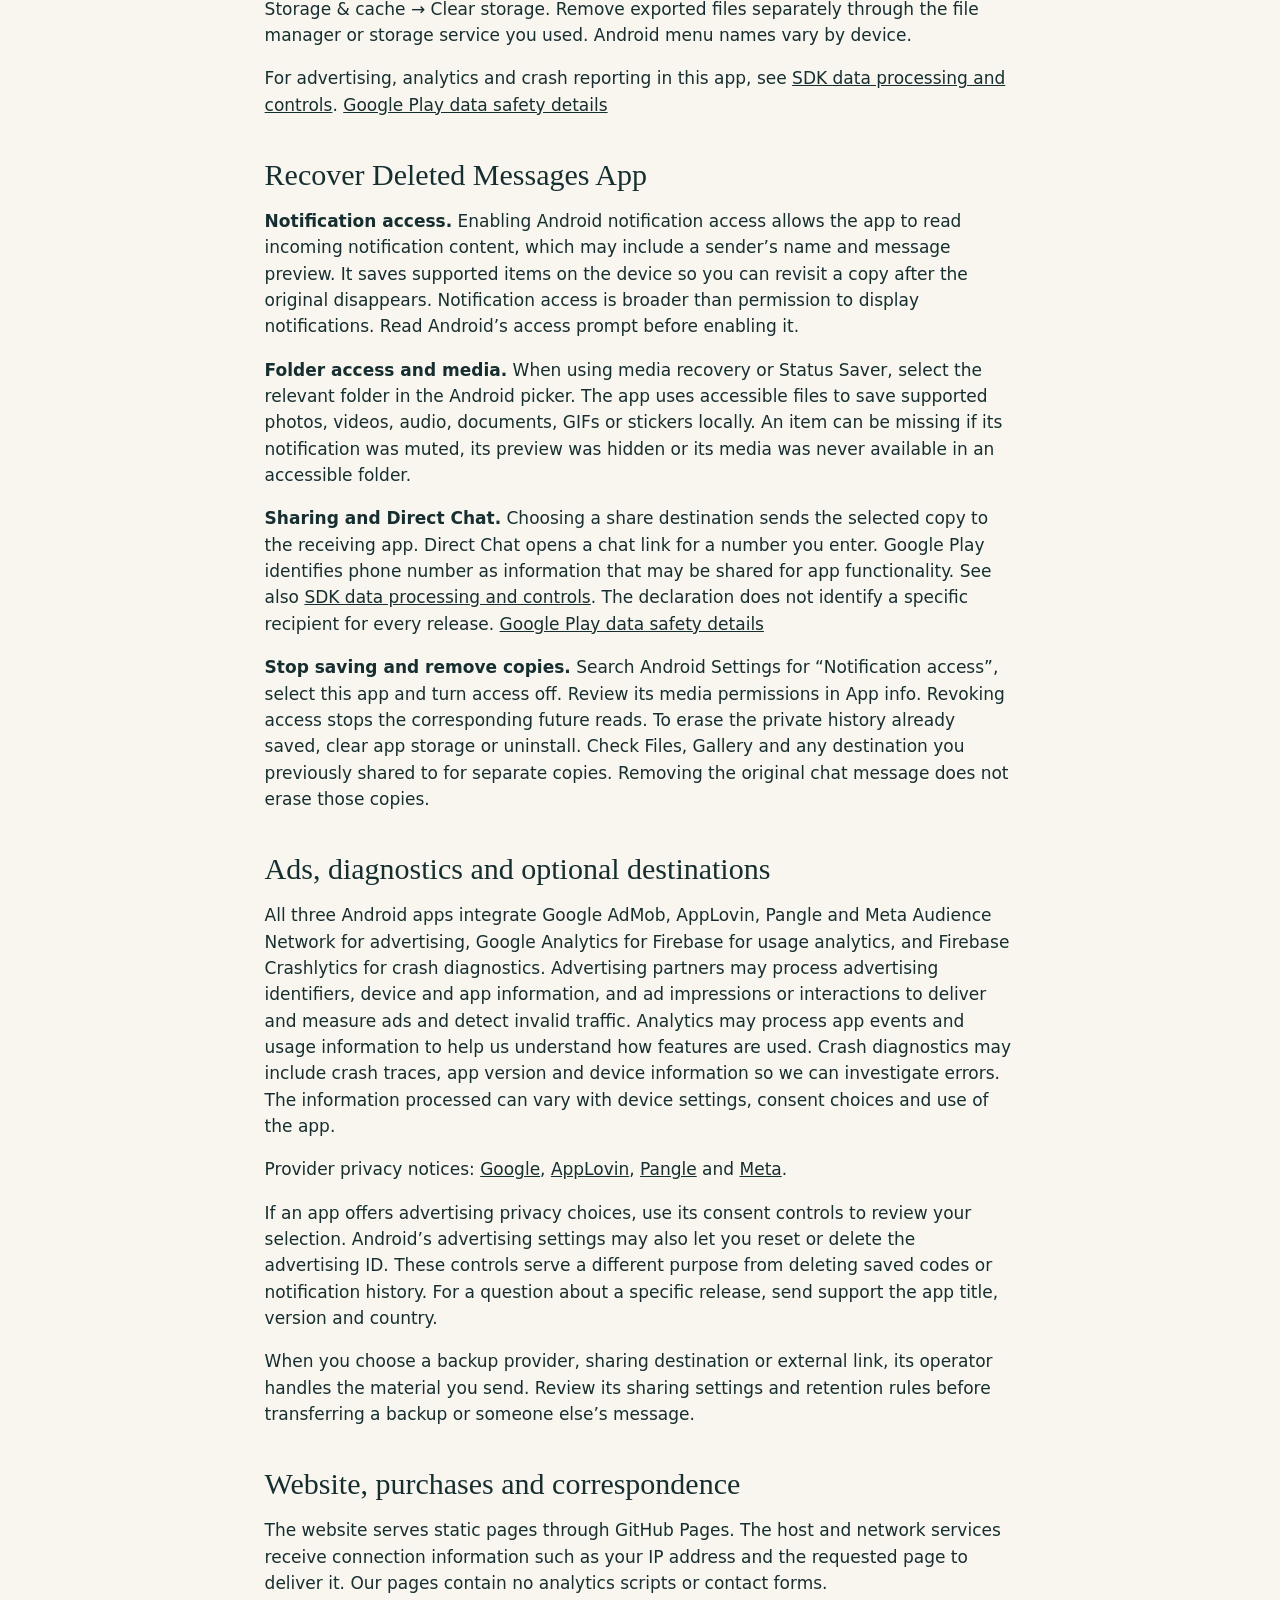
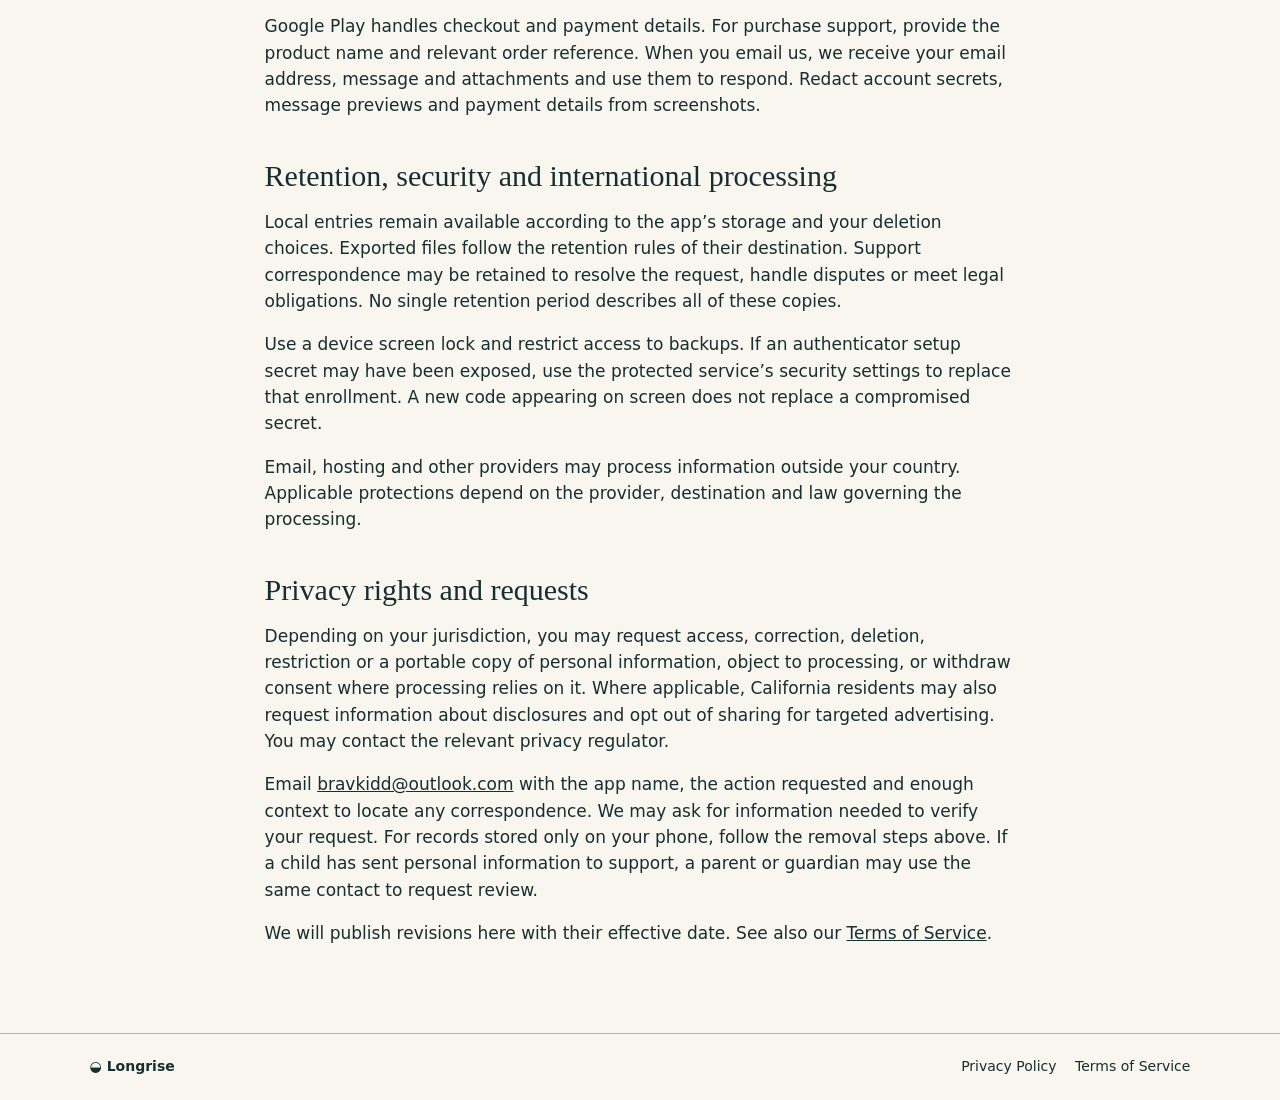
==== commit 3b963463: "Disclose advertising, analytics and crash SDKs across all three apps" ====
--- a/privacy/index.html
+++ b/privacy/index.html
@@ -10,19 +10,20 @@
 <p><strong>Setup and camera access.</strong> Start two-step verification in the security settings of the account you want to protect. When it displays an enrollment QR code, open the scanner in the app and allow camera access. The code contains the setup secret used to generate future codes. Treat a screenshot of it like the secret itself.</p>
 <p><strong>Daily use.</strong> The app uses the setup secret and device time to produce six-digit codes, including offline. Account labels and groups help you identify entries. A master password can lock access to the app. To stop further scanning, open Android Settings → Apps → this app → Permissions → Camera and turn access off. The existing entries can still generate codes.</p>
 <p><strong>Exports and removal.</strong> If you start an export, choose the destination carefully. A copy saved to Google Drive or another cloud service is handled by that provider under your account settings. Review who can access it. To remove it, delete the file at the destination and check its trash. Clearing this app’s storage affects the device copy only. Confirm another sign-in method works before removing either copy.</p>
-<p>The developer’s app-specific declaration reports no user data collected or shared under Google Play’s definitions. <a href="https://play.google.com/store/apps/datasafety?id=otp.authenticator.app.authentication.password">Google Play data safety details</a></p></section>
+<p>For advertising, analytics and crash reporting in this app, see <a href="#providers">SDK data processing and controls</a>. <a href="https://play.google.com/store/apps/datasafety?id=otp.authenticator.app.authentication.password">Google Play data safety details</a></p></section>
 <section id="offline"><h2>Authenticator App - 2FA</h2>
 <p><strong>Enrollment and code generation.</strong> Grant camera access when you choose to scan an enrollment QR code. This app supports time-based and counter-based codes. The enrolled secret, account entry and, for counter-based codes, the counter let the app generate codes offline. Groups organize entries and the optional PIN limits access on your device.</p>
 <p><strong>Moving devices.</strong> Use the app’s offline backup feature on the old device. Keep the backup private, use the restore feature on the new device and test a sign-in before erasing the original. A backup contains information sufficient to recreate codes. If you copy the file to another device or storage service, that creates another copy to manage.</p>
 <p><strong>Permissions and deletion.</strong> Revoke Camera in Android’s app permissions to stop scanning. To erase this installation’s entries, open its Android App info → Storage or Storage &amp; cache → Clear storage. Remove exported files separately through the file manager or storage service you used. Android menu names vary by device.</p>
-<p>The developer’s declaration reports no user data collected or shared under Google Play’s definitions. <a href="https://play.google.com/store/apps/datasafety?id=authenticator.app.otp.mfa.authentication">Google Play data safety details</a></p></section>
+<p>For advertising, analytics and crash reporting in this app, see <a href="#providers">SDK data processing and controls</a>. <a href="https://play.google.com/store/apps/datasafety?id=authenticator.app.otp.mfa.authentication">Google Play data safety details</a></p></section>
 <section id="recovery"><h2>Recover Deleted Messages App</h2>
 <p><strong>Notification access.</strong> Enabling Android notification access allows the app to read incoming notification content, which may include a sender’s name and message preview. It saves supported items on the device so you can revisit a copy after the original disappears. Notification access is broader than permission to display notifications. Read Android’s access prompt before enabling it.</p>
 <p><strong>Folder access and media.</strong> When using media recovery or Status Saver, select the relevant folder in the Android picker. The app uses accessible files to save supported photos, videos, audio, documents, GIFs or stickers locally. An item can be missing if its notification was muted, its preview was hidden or its media was never available in an accessible folder.</p>
-<p><strong>Sharing and Direct Chat.</strong> Choosing a share destination sends the selected copy to the receiving app. Direct Chat opens a chat link for a number you enter. Google Play identifies phone number as information that may be shared for app functionality and declares no data collected. The declaration does not identify a specific recipient for every release. <a href="https://play.google.com/store/apps/datasafety?id=recover.deleted.message.messagerecovery.business.notify">Google Play data safety details</a></p>
+<p><strong>Sharing and Direct Chat.</strong> Choosing a share destination sends the selected copy to the receiving app. Direct Chat opens a chat link for a number you enter. Google Play identifies phone number as information that may be shared for app functionality. See also <a href="#providers">SDK data processing and controls</a>. The declaration does not identify a specific recipient for every release. <a href="https://play.google.com/store/apps/datasafety?id=recover.deleted.message.messagerecovery.business.notify">Google Play data safety details</a></p>
 <p><strong>Stop saving and remove copies.</strong> Search Android Settings for “Notification access”, select this app and turn access off. Review its media permissions in App info. Revoking access stops the corresponding future reads. To erase the private history already saved, clear app storage or uninstall. Check Files, Gallery and any destination you previously shared to for separate copies. Removing the original chat message does not erase those copies.</p></section>
 <section id="providers"><h2>Ads, diagnostics and optional destinations</h2>
-<p>Earlier portfolio disclosures identify Google AdMob, Firebase Analytics and Crashlytics, AppLovin, Pangle and Meta Audience Network. Those disclosures describe advertising IDs, ad interactions, feature usage, device information and crash or performance reports used for advertising, measurement, fraud prevention and troubleshooting. They do not establish which components are active in a particular installed build. The product-specific Play disclosures are linked above.</p>
+<p>All three Android apps integrate Google AdMob, AppLovin, Pangle and Meta Audience Network for advertising, Google Analytics for Firebase for usage analytics, and Firebase Crashlytics for crash diagnostics. Advertising partners may process advertising identifiers, device and app information, and ad impressions or interactions to deliver and measure ads and detect invalid traffic. Analytics may process app events and usage information to help us understand how features are used. Crash diagnostics may include crash traces, app version and device information so we can investigate errors. The information processed can vary with device settings, consent choices and use of the app.</p>
+<p>Provider privacy notices: <a href="https://policies.google.com/privacy">Google</a>, <a href="https://www.applovin.com/privacy/">AppLovin</a>, <a href="https://www.pangleglobal.com/privacy">Pangle</a> and <a href="https://www.facebook.com/privacy/policy/">Meta</a>.</p>
 <p>If an app offers advertising privacy choices, use its consent controls to review your selection. Android’s advertising settings may also let you reset or delete the advertising ID. These controls serve a different purpose from deleting saved codes or notification history. For a question about a specific release, send support the app title, version and country.</p>
 <p>When you choose a backup provider, sharing destination or external link, its operator handles the material you send. Review its sharing settings and retention rules before transferring a backup or someone else’s message.</p></section>
 <section id="web"><h2>Website, purchases and correspondence</h2>
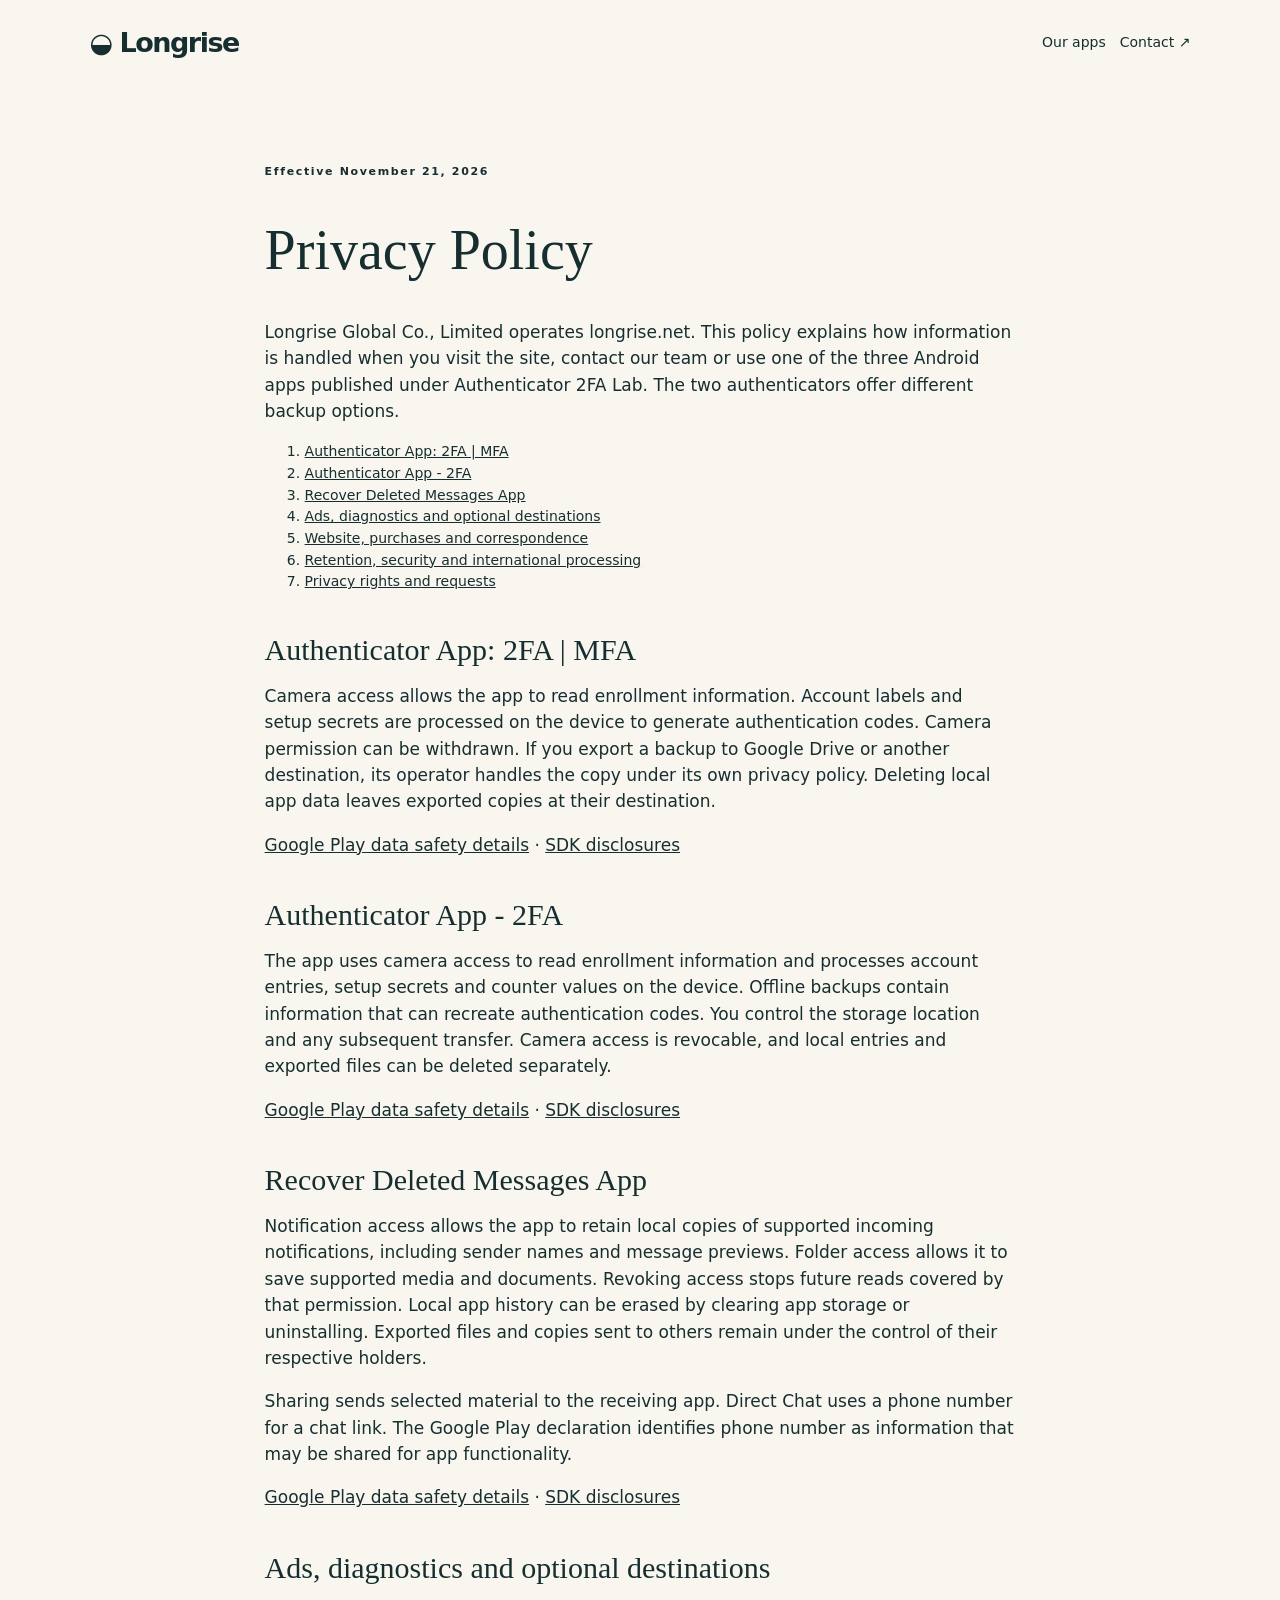
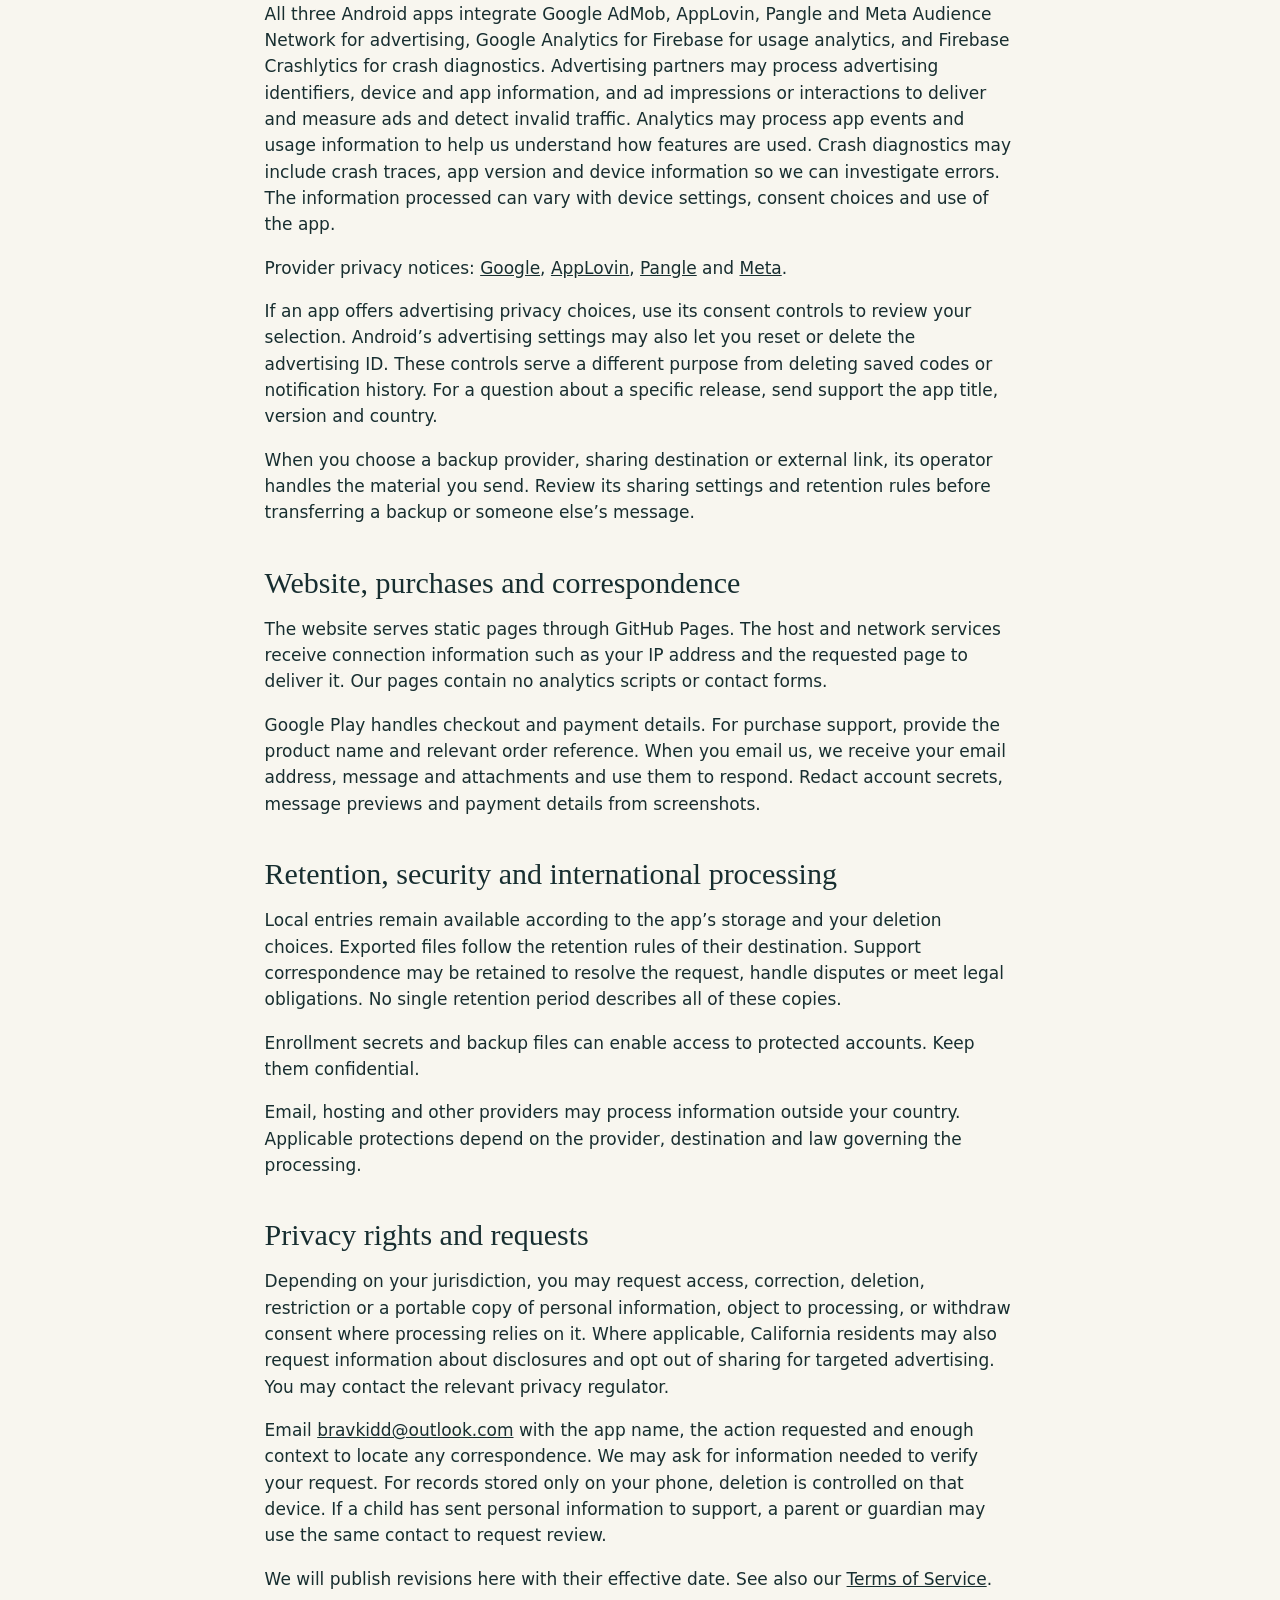
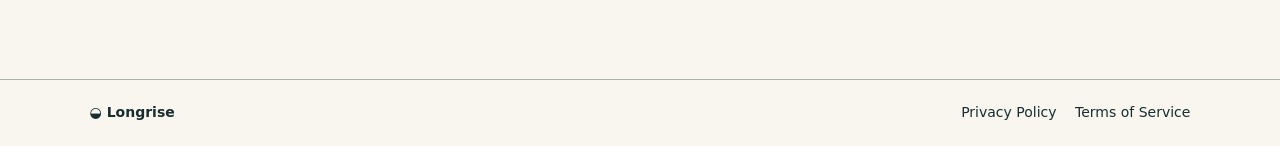
==== commit 823b0007: "Remove app walkthroughs from privacy policy and terms" ====
--- a/privacy/index.html
+++ b/privacy/index.html
@@ -1,5 +1,5 @@
 <!doctype html><html lang="en"><meta charset="utf-8"><meta name="viewport" content="width=device-width,initial-scale=1"><title>Privacy Policy · Longrise</title><link rel="stylesheet" href="../style.css"><header><a class="brand" href="../">◒ Longrise</a><nav><a href="../#apps">Our apps</a>　<a href="mailto:bravkidd@outlook.com">Contact ↗</a></nav></header>
-<main class="legal"><small>Effective November 21, 2026</small><h1>Privacy Policy</h1><p>Longrise Global Co., Limited operates longrise.net. This policy explains how information is handled when you visit the site, contact our team or use one of the three Android apps published under Authenticator 2FA Lab. Choose the exact title installed on your device. The two authenticators offer different backup options.</p><nav aria-label="Contents"><ol><li><a href="#mfa">Authenticator App: 2FA | MFA</a></li>
+<main class="legal"><small>Effective November 21, 2026</small><h1>Privacy Policy</h1><p>Longrise Global Co., Limited operates longrise.net. This policy explains how information is handled when you visit the site, contact our team or use one of the three Android apps published under Authenticator 2FA Lab. The two authenticators offer different backup options.</p><nav aria-label="Contents"><ol><li><a href="#mfa">Authenticator App: 2FA | MFA</a></li>
 <li><a href="#offline">Authenticator App - 2FA</a></li>
 <li><a href="#recovery">Recover Deleted Messages App</a></li>
 <li><a href="#providers">Ads, diagnostics and optional destinations</a></li>
@@ -7,20 +7,15 @@
 <li><a href="#retention">Retention, security and international processing</a></li>
 <li><a href="#rights">Privacy rights and requests</a></li></ol></nav>
 <section id="mfa"><h2>Authenticator App: 2FA | MFA</h2>
-<p><strong>Setup and camera access.</strong> Start two-step verification in the security settings of the account you want to protect. When it displays an enrollment QR code, open the scanner in the app and allow camera access. The code contains the setup secret used to generate future codes. Treat a screenshot of it like the secret itself.</p>
-<p><strong>Daily use.</strong> The app uses the setup secret and device time to produce six-digit codes, including offline. Account labels and groups help you identify entries. A master password can lock access to the app. To stop further scanning, open Android Settings → Apps → this app → Permissions → Camera and turn access off. The existing entries can still generate codes.</p>
-<p><strong>Exports and removal.</strong> If you start an export, choose the destination carefully. A copy saved to Google Drive or another cloud service is handled by that provider under your account settings. Review who can access it. To remove it, delete the file at the destination and check its trash. Clearing this app’s storage affects the device copy only. Confirm another sign-in method works before removing either copy.</p>
-<p>For advertising, analytics and crash reporting in this app, see <a href="#providers">SDK data processing and controls</a>. <a href="https://play.google.com/store/apps/datasafety?id=otp.authenticator.app.authentication.password">Google Play data safety details</a></p></section>
+<p>Camera access allows the app to read enrollment information. Account labels and setup secrets are processed on the device to generate authentication codes. Camera permission can be withdrawn. If you export a backup to Google Drive or another destination, its operator handles the copy under its own privacy policy. Deleting local app data leaves exported copies at their destination.</p>
+<p><a href="https://play.google.com/store/apps/datasafety?id=otp.authenticator.app.authentication.password">Google Play data safety details</a> · <a href="#providers">SDK disclosures</a></p></section>
 <section id="offline"><h2>Authenticator App - 2FA</h2>
-<p><strong>Enrollment and code generation.</strong> Grant camera access when you choose to scan an enrollment QR code. This app supports time-based and counter-based codes. The enrolled secret, account entry and, for counter-based codes, the counter let the app generate codes offline. Groups organize entries and the optional PIN limits access on your device.</p>
-<p><strong>Moving devices.</strong> Use the app’s offline backup feature on the old device. Keep the backup private, use the restore feature on the new device and test a sign-in before erasing the original. A backup contains information sufficient to recreate codes. If you copy the file to another device or storage service, that creates another copy to manage.</p>
-<p><strong>Permissions and deletion.</strong> Revoke Camera in Android’s app permissions to stop scanning. To erase this installation’s entries, open its Android App info → Storage or Storage &amp; cache → Clear storage. Remove exported files separately through the file manager or storage service you used. Android menu names vary by device.</p>
-<p>For advertising, analytics and crash reporting in this app, see <a href="#providers">SDK data processing and controls</a>. <a href="https://play.google.com/store/apps/datasafety?id=authenticator.app.otp.mfa.authentication">Google Play data safety details</a></p></section>
+<p>The app uses camera access to read enrollment information and processes account entries, setup secrets and counter values on the device. Offline backups contain information that can recreate authentication codes. You control the storage location and any subsequent transfer. Camera access is revocable, and local entries and exported files can be deleted separately.</p>
+<p><a href="https://play.google.com/store/apps/datasafety?id=authenticator.app.otp.mfa.authentication">Google Play data safety details</a> · <a href="#providers">SDK disclosures</a></p></section>
 <section id="recovery"><h2>Recover Deleted Messages App</h2>
-<p><strong>Notification access.</strong> Enabling Android notification access allows the app to read incoming notification content, which may include a sender’s name and message preview. It saves supported items on the device so you can revisit a copy after the original disappears. Notification access is broader than permission to display notifications. Read Android’s access prompt before enabling it.</p>
-<p><strong>Folder access and media.</strong> When using media recovery or Status Saver, select the relevant folder in the Android picker. The app uses accessible files to save supported photos, videos, audio, documents, GIFs or stickers locally. An item can be missing if its notification was muted, its preview was hidden or its media was never available in an accessible folder.</p>
-<p><strong>Sharing and Direct Chat.</strong> Choosing a share destination sends the selected copy to the receiving app. Direct Chat opens a chat link for a number you enter. Google Play identifies phone number as information that may be shared for app functionality. See also <a href="#providers">SDK data processing and controls</a>. The declaration does not identify a specific recipient for every release. <a href="https://play.google.com/store/apps/datasafety?id=recover.deleted.message.messagerecovery.business.notify">Google Play data safety details</a></p>
-<p><strong>Stop saving and remove copies.</strong> Search Android Settings for “Notification access”, select this app and turn access off. Review its media permissions in App info. Revoking access stops the corresponding future reads. To erase the private history already saved, clear app storage or uninstall. Check Files, Gallery and any destination you previously shared to for separate copies. Removing the original chat message does not erase those copies.</p></section>
+<p>Notification access allows the app to retain local copies of supported incoming notifications, including sender names and message previews. Folder access allows it to save supported media and documents. Revoking access stops future reads covered by that permission. Local app history can be erased by clearing app storage or uninstalling. Exported files and copies sent to others remain under the control of their respective holders.</p>
+<p>Sharing sends selected material to the receiving app. Direct Chat uses a phone number for a chat link. The Google Play declaration identifies phone number as information that may be shared for app functionality.</p>
+<p><a href="https://play.google.com/store/apps/datasafety?id=recover.deleted.message.messagerecovery.business.notify">Google Play data safety details</a> · <a href="#providers">SDK disclosures</a></p></section>
 <section id="providers"><h2>Ads, diagnostics and optional destinations</h2>
 <p>All three Android apps integrate Google AdMob, AppLovin, Pangle and Meta Audience Network for advertising, Google Analytics for Firebase for usage analytics, and Firebase Crashlytics for crash diagnostics. Advertising partners may process advertising identifiers, device and app information, and ad impressions or interactions to deliver and measure ads and detect invalid traffic. Analytics may process app events and usage information to help us understand how features are used. Crash diagnostics may include crash traces, app version and device information so we can investigate errors. The information processed can vary with device settings, consent choices and use of the app.</p>
 <p>Provider privacy notices: <a href="https://policies.google.com/privacy">Google</a>, <a href="https://www.applovin.com/privacy/">AppLovin</a>, <a href="https://www.pangleglobal.com/privacy">Pangle</a> and <a href="https://www.facebook.com/privacy/policy/">Meta</a>.</p>
@@ -31,9 +26,9 @@
 <p>Google Play handles checkout and payment details. For purchase support, provide the product name and relevant order reference. When you email us, we receive your email address, message and attachments and use them to respond. Redact account secrets, message previews and payment details from screenshots.</p></section>
 <section id="retention"><h2>Retention, security and international processing</h2>
 <p>Local entries remain available according to the app’s storage and your deletion choices. Exported files follow the retention rules of their destination. Support correspondence may be retained to resolve the request, handle disputes or meet legal obligations. No single retention period describes all of these copies.</p>
-<p>Use a device screen lock and restrict access to backups. If an authenticator setup secret may have been exposed, use the protected service’s security settings to replace that enrollment. A new code appearing on screen does not replace a compromised secret.</p>
+<p>Enrollment secrets and backup files can enable access to protected accounts. Keep them confidential.</p>
 <p>Email, hosting and other providers may process information outside your country. Applicable protections depend on the provider, destination and law governing the processing.</p></section>
 <section id="rights"><h2>Privacy rights and requests</h2>
 <p>Depending on your jurisdiction, you may request access, correction, deletion, restriction or a portable copy of personal information, object to processing, or withdraw consent where processing relies on it. Where applicable, California residents may also request information about disclosures and opt out of sharing for targeted advertising. You may contact the relevant privacy regulator.</p>
-<p>Email <a href="mailto:bravkidd@outlook.com">bravkidd@outlook.com</a> with the app name, the action requested and enough context to locate any correspondence. We may ask for information needed to verify your request. For records stored only on your phone, follow the removal steps above. If a child has sent personal information to support, a parent or guardian may use the same contact to request review.</p>
+<p>Email <a href="mailto:bravkidd@outlook.com">bravkidd@outlook.com</a> with the app name, the action requested and enough context to locate any correspondence. We may ask for information needed to verify your request. For records stored only on your phone, deletion is controlled on that device. If a child has sent personal information to support, a parent or guardian may use the same contact to request review.</p>
 <p>We will publish revisions here with their effective date. See also our <a href="../tos/">Terms of Service</a>.</p></section></main><footer><b>◒ Longrise</b><span><a href="../privacy/">Privacy Policy</a>　 <a href="../tos/">Terms of Service</a></span></footer></html>
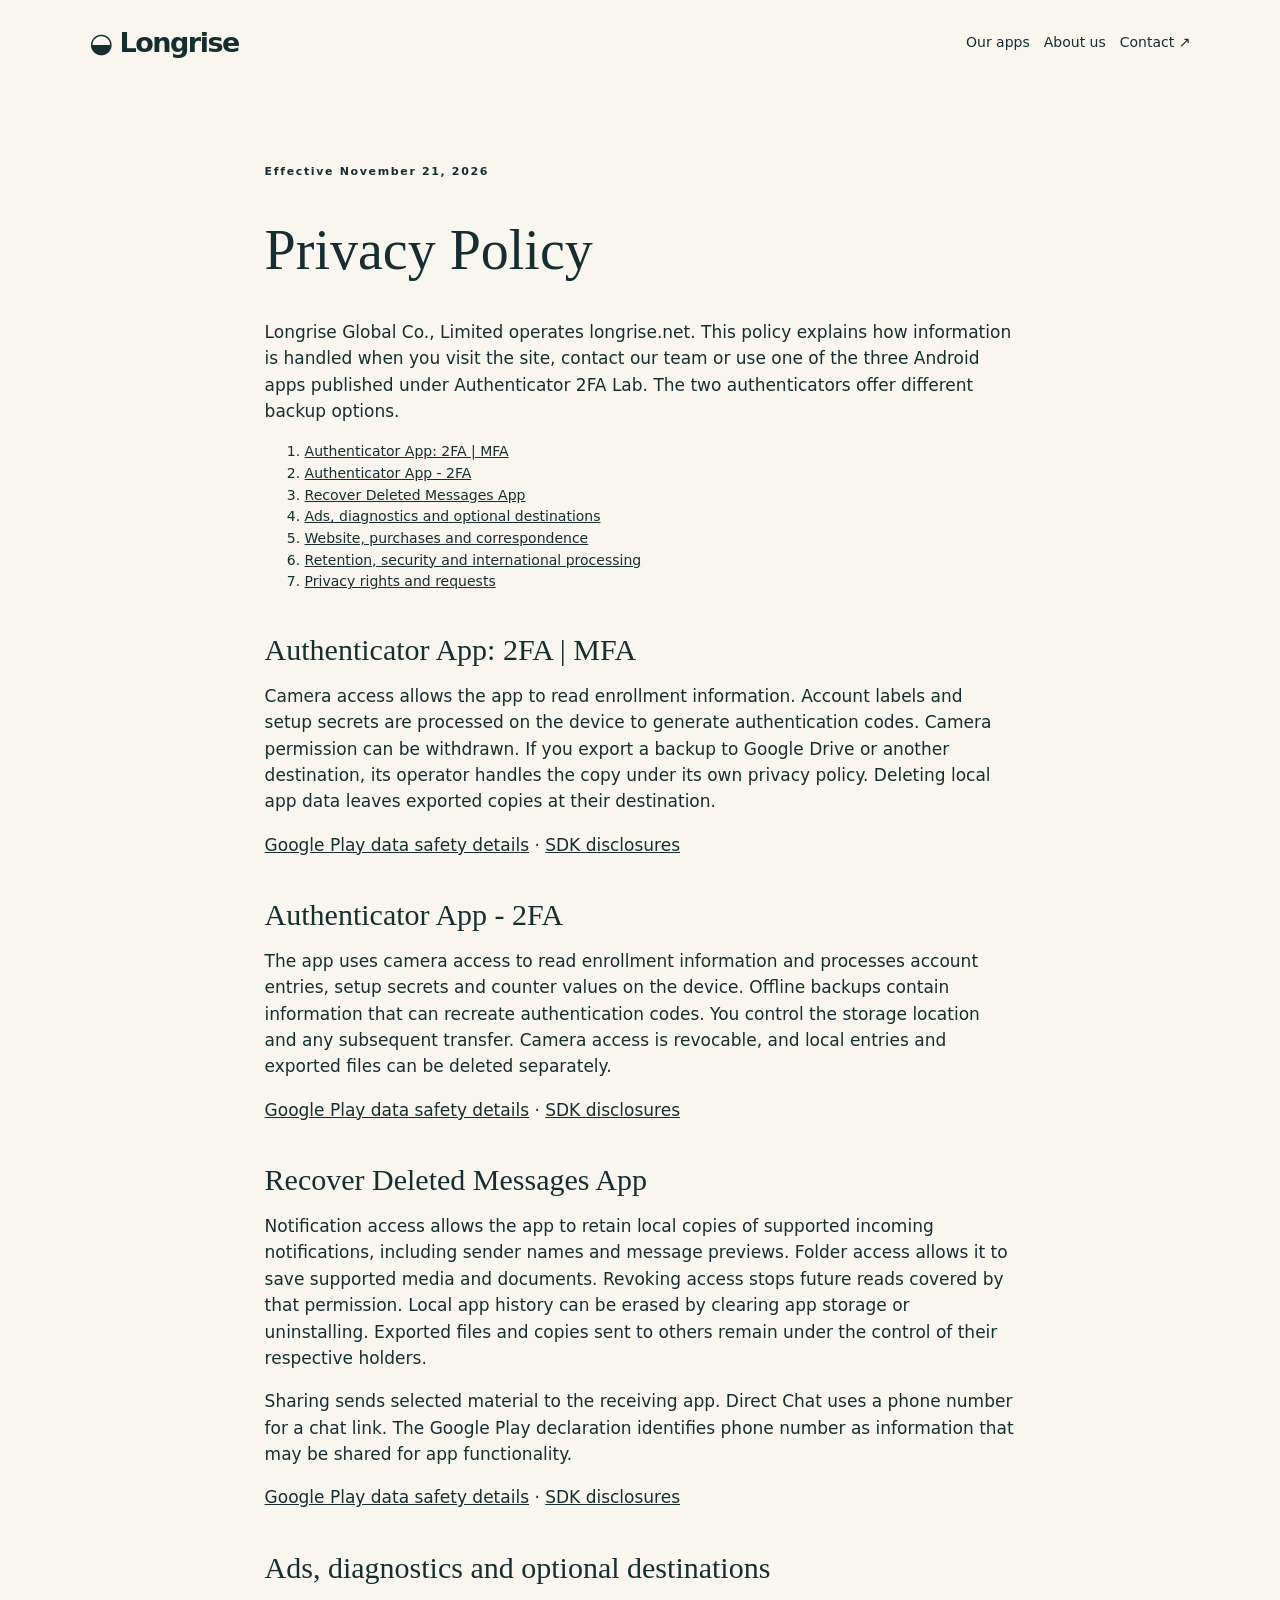
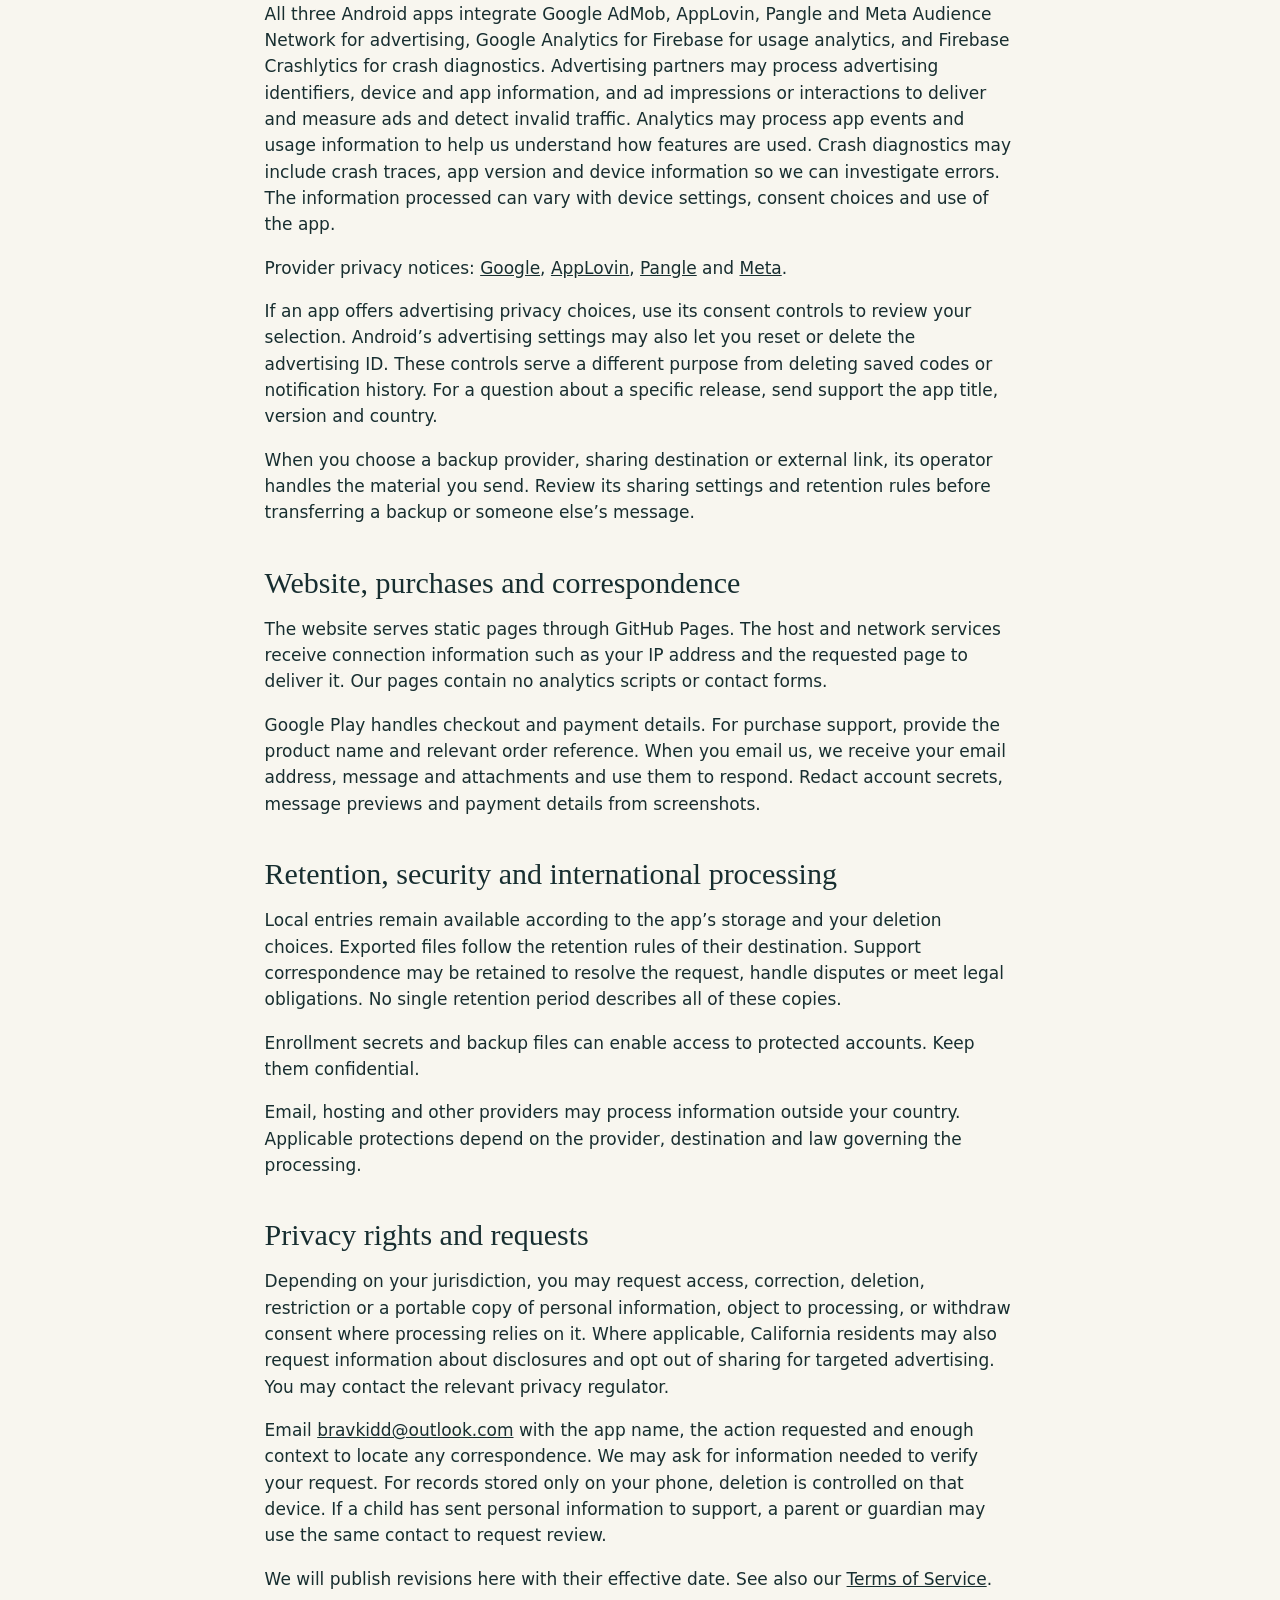
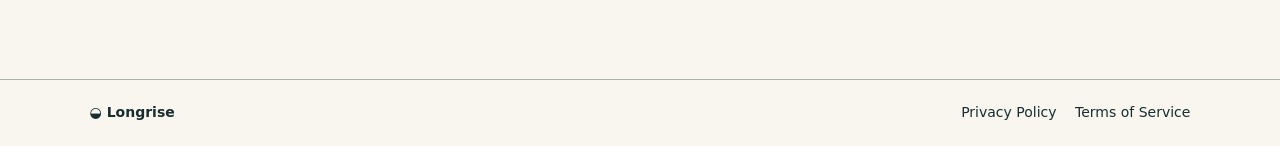
==== commit aca6c70b: "Add illustrated studio and company profile with direct portfolio navigation" ====
--- a/privacy/index.html
+++ b/privacy/index.html
@@ -1,4 +1,4 @@
-<!doctype html><html lang="en"><meta charset="utf-8"><meta name="viewport" content="width=device-width,initial-scale=1"><title>Privacy Policy · Longrise</title><link rel="stylesheet" href="../style.css"><header><a class="brand" href="../">◒ Longrise</a><nav><a href="../#apps">Our apps</a>　<a href="mailto:bravkidd@outlook.com">Contact ↗</a></nav></header>
+<!doctype html><html lang="en"><meta charset="utf-8"><meta name="viewport" content="width=device-width,initial-scale=1"><title>Privacy Policy · Longrise</title><link rel="stylesheet" href="../style.css"><header><a class="brand" href="../">◒ Longrise</a><nav><a href="../index.html#apps">Our apps</a>　<a href="../index.html#about">About us</a>　<a href="mailto:bravkidd@outlook.com">Contact ↗</a></nav></header>
 <main class="legal"><small>Effective November 21, 2026</small><h1>Privacy Policy</h1><p>Longrise Global Co., Limited operates longrise.net. This policy explains how information is handled when you visit the site, contact our team or use one of the three Android apps published under Authenticator 2FA Lab. The two authenticators offer different backup options.</p><nav aria-label="Contents"><ol><li><a href="#mfa">Authenticator App: 2FA | MFA</a></li>
 <li><a href="#offline">Authenticator App - 2FA</a></li>
 <li><a href="#recovery">Recover Deleted Messages App</a></li>
--- a/style.css
+++ b/style.css
@@ -1 +1,2 @@
 *{box-sizing:border-box}html{scroll-behavior:smooth}body{margin:0;background:#f8f6ef;color:#172e30;font:17px/1.55 system-ui,sans-serif}a{color:inherit}header,footer{padding:22px 7vw;display:flex;align-items:center;justify-content:space-between;gap:16px}header a,footer a,.grid h3 a{text-decoration:none}.brand{font-size:27px;font-weight:700;letter-spacing:-1.5px}nav,footer{font-size:14px}.hero{background:#092e35;color:#fff8e9;position:relative;overflow:hidden;isolation:isolate;padding:clamp(70px,9vw,145px) 7vw}.sun{position:absolute;z-index:-1;width:68vw;height:68vw;right:-15vw;top:8%;border-radius:50%;background:repeating-linear-gradient(0deg,transparent 0 7px,#0c4145 8px 10px),linear-gradient(145deg,#f7c18f,#bd795b 40%,#386665 73%);transform:rotate(-14deg)}.intro{max-width:54%}small{font:600 11px/1.5 system-ui;letter-spacing:.15em}.hero h1{font:normal clamp(76px,12vw,192px)/1 Georgia,serif;letter-spacing:-.075em;margin:20px 0}.hero h1 span{color:#f9bd89}.intro p{max-width:510px;font-size:clamp(18px,2vw,25px)}.button{display:inline-block;background:#ffdfaf;color:#183336;padding:12px 22px;margin-top:12px;text-decoration:none;border-radius:3px}#apps,.legal{padding:70px 7vw}h2,h3,.legal h1{font-family:Georgia,serif;font-weight:400;line-height:1.1}h2{font-size:48px;margin:10px 0}h3{font-size:31px;margin:16px 0}.grid{margin-top:34px;display:grid;grid-template-columns:repeat(3,1fr);gap:32px}.grid article{border-top:2px solid #427574;padding:22px 0;display:flex;flex-direction:column}.action{margin-top:auto;padding-top:15px}.legal{max-width:930px;margin:auto}.legal h1{font-size:56px}.legal h2{margin-top:40px;font-size:30px}footer{border-top:1px solid #abb6aa}a:hover{text-decoration:underline}@media(max-width:720px){.intro{max-width:100%}.sun{top:auto;bottom:-45vw;right:-22vw;width:85vw;height:85vw}.hero{padding-bottom:100px}.grid{grid-template-columns:1fr;gap:12px}.legal h1{font-size:42px}header,footer{padding:18px 5vw}nav{font-size:13px}}
+.hero{display:grid;grid-template-columns:1fr 1fr;align-items:center;gap:4vw;padding:clamp(50px,7vw,115px) 7vw}.hero .intro{max-width:none}.hero h1{font-size:clamp(75px,9vw,145px)}.studio-art{display:block;width:100%;height:auto}.about{background:#e5ebe2;padding:70px 7vw;display:grid;grid-template-columns:1fr 1.45fr;gap:5vw}.about p{max-width:65ch}.about h3{margin-top:4px}#apps,#about{scroll-margin-top:16px}@media(max-width:720px){.hero,.about{grid-template-columns:1fr}.hero{gap:32px}.about{padding:45px 7vw}header{flex-wrap:wrap}header nav{display:flex;gap:14px}.studio-art{max-width:520px}}
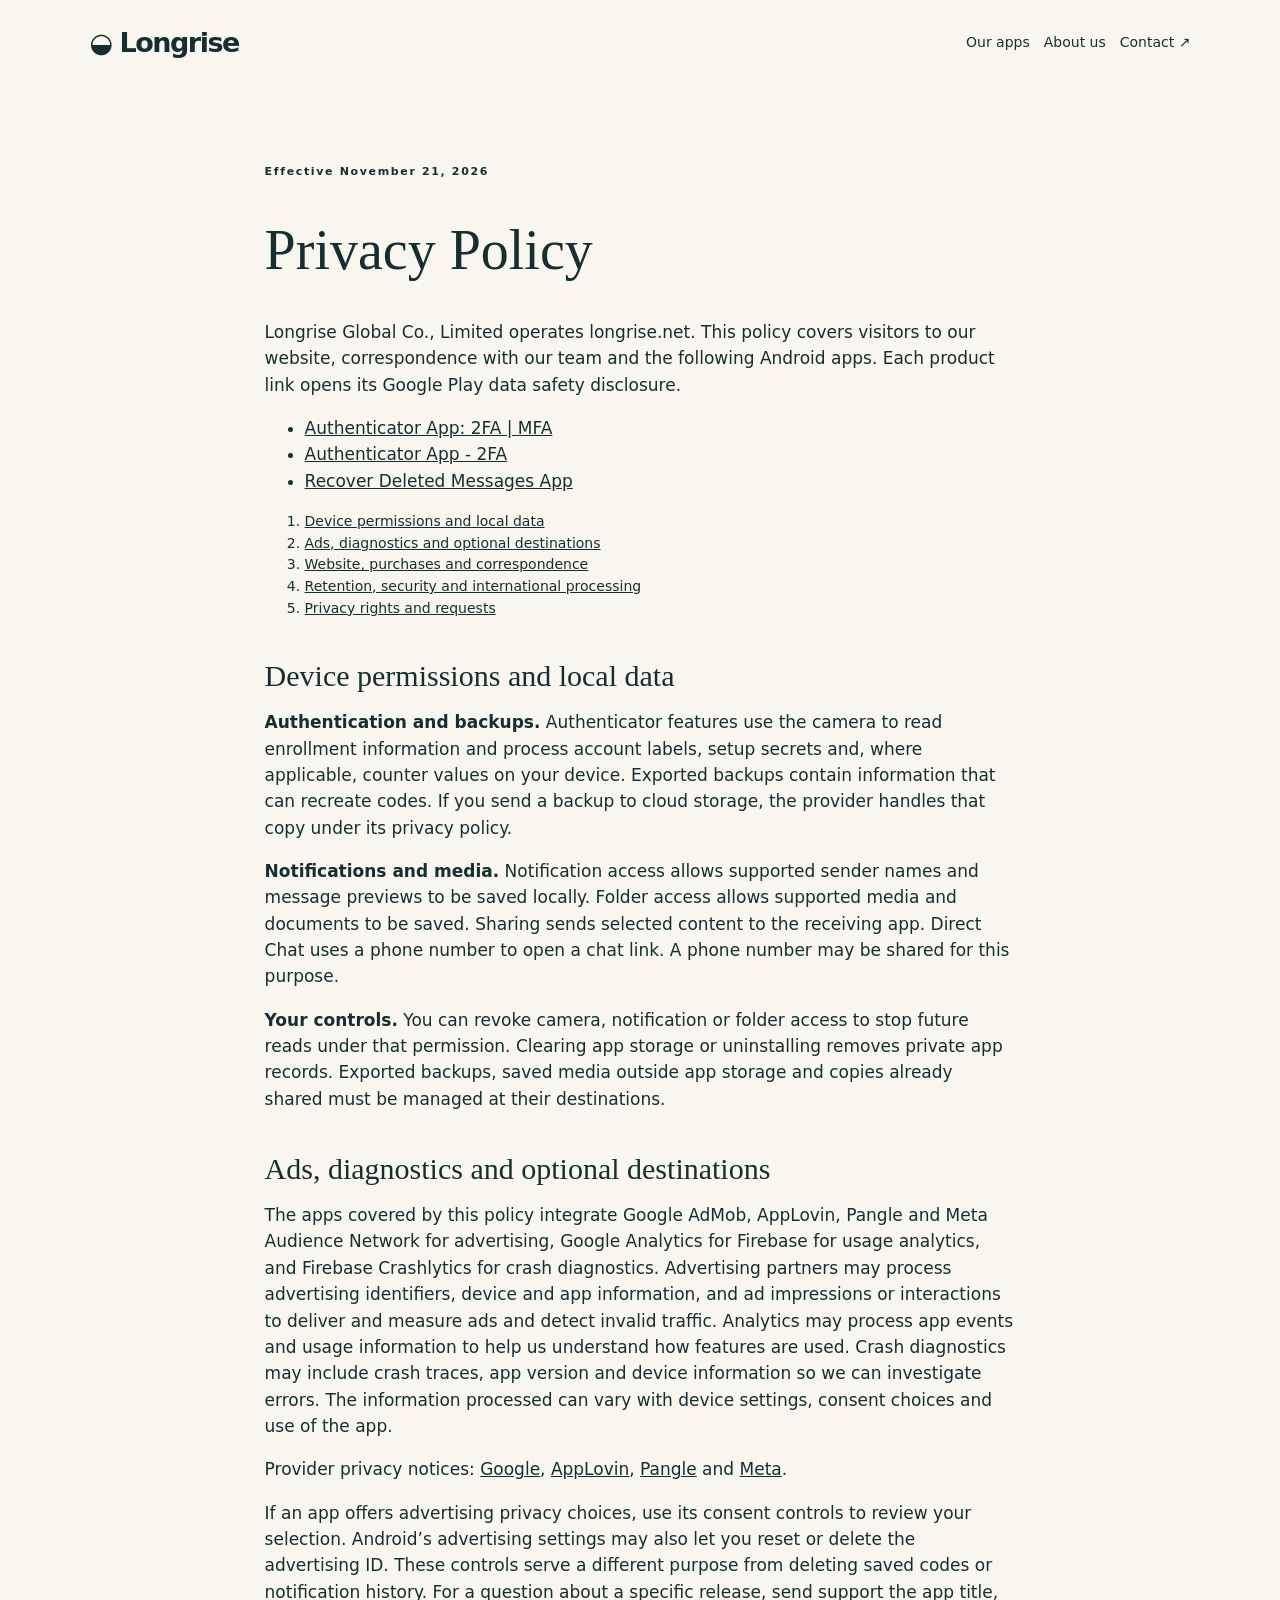
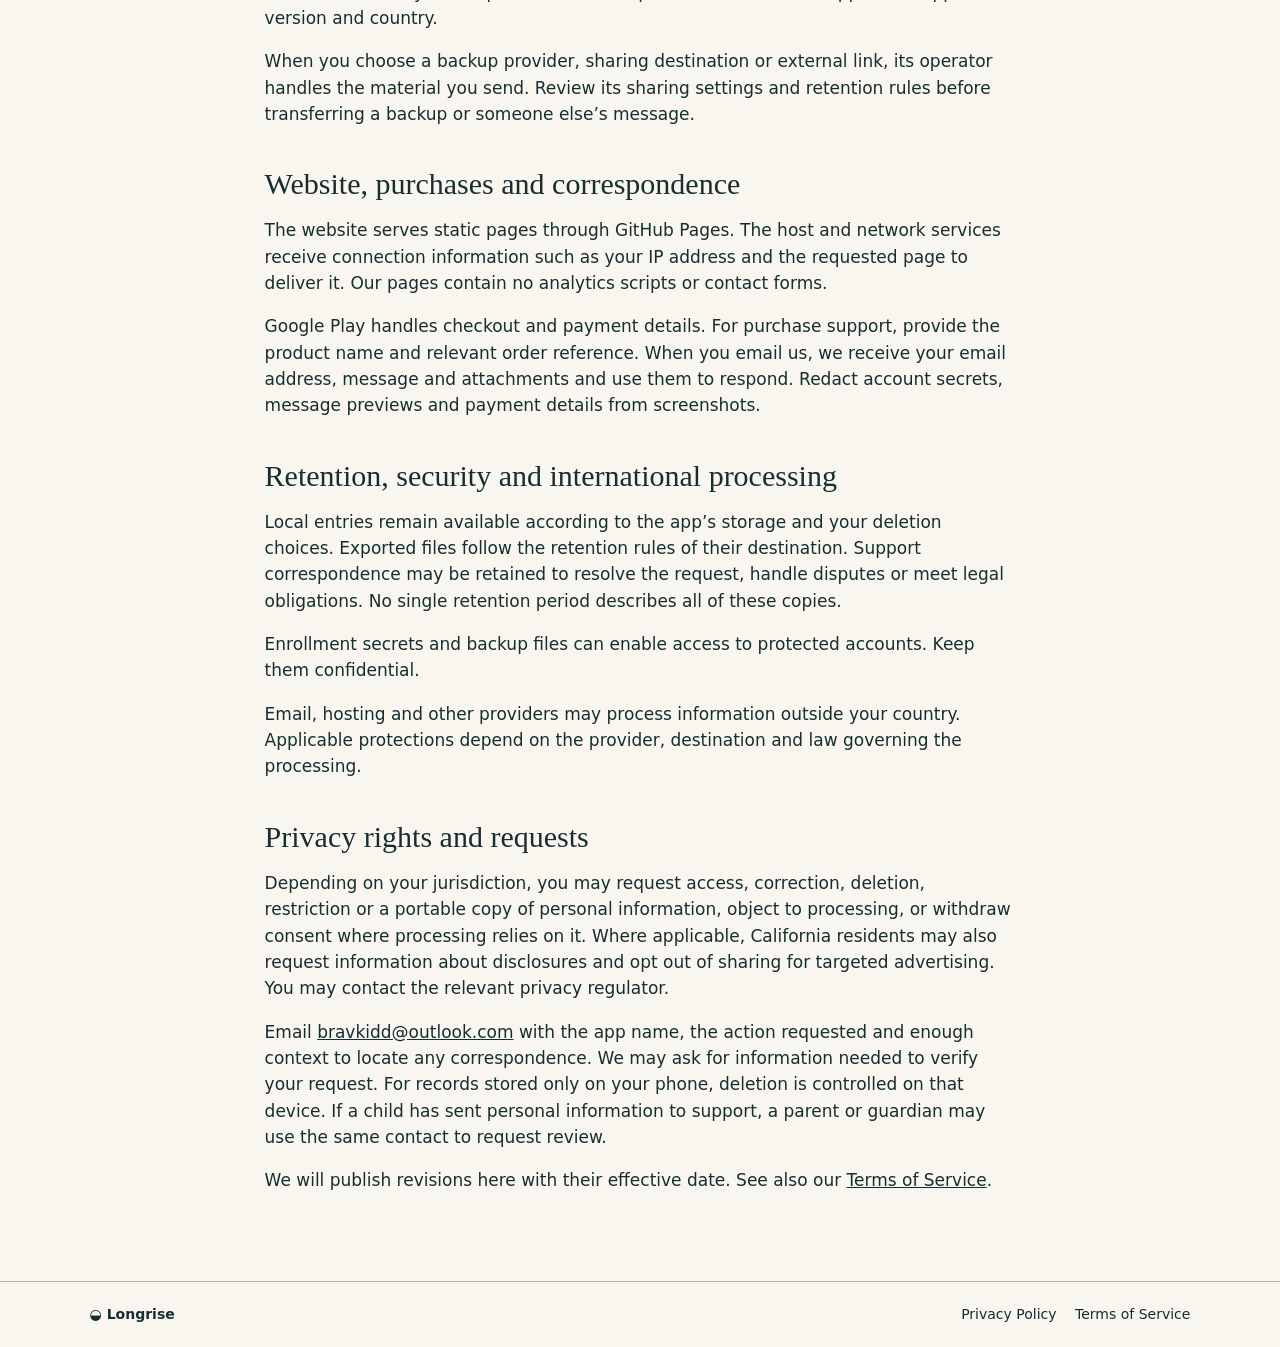
==== commit 297b74e0: "Simplify policy scope and consolidate app disclosures" ====
--- a/privacy/index.html
+++ b/privacy/index.html
@@ -1,23 +1,15 @@
-<!doctype html><html lang="en"><meta charset="utf-8"><meta name="viewport" content="width=device-width,initial-scale=1"><title>Privacy Policy · Longrise</title><link rel="stylesheet" href="../style.css"><header><a class="brand" href="../">◒ Longrise</a><nav><a href="../index.html#apps">Our apps</a>　<a href="../index.html#about">About us</a>　<a href="mailto:bravkidd@outlook.com">Contact ↗</a></nav></header>
-<main class="legal"><small>Effective November 21, 2026</small><h1>Privacy Policy</h1><p>Longrise Global Co., Limited operates longrise.net. This policy explains how information is handled when you visit the site, contact our team or use one of the three Android apps published under Authenticator 2FA Lab. The two authenticators offer different backup options.</p><nav aria-label="Contents"><ol><li><a href="#mfa">Authenticator App: 2FA | MFA</a></li>
-<li><a href="#offline">Authenticator App - 2FA</a></li>
-<li><a href="#recovery">Recover Deleted Messages App</a></li>
+<!doctype html><html lang="en"><meta charset="utf-8"><meta name="viewport" content="width=device-width,initial-scale=1"><title>Privacy Policy · Longrise</title><link rel="stylesheet" href="../style.css"><header><a class="brand" href="../">◒ Longrise</a><nav><a href="/#apps">Our apps</a>　<a href="/#about">About us</a>　<a href="mailto:bravkidd@outlook.com">Contact ↗</a></nav></header>
+<main class="legal"><small>Effective November 21, 2026</small><h1>Privacy Policy</h1><p>Longrise Global Co., Limited operates longrise.net. This policy covers visitors to our website, correspondence with our team and the following Android apps. Each product link opens its Google Play data safety disclosure.</p><ul><li><a href="https://play.google.com/store/apps/datasafety?id=otp.authenticator.app.authentication.password">Authenticator App: 2FA | MFA</a></li><li><a href="https://play.google.com/store/apps/datasafety?id=authenticator.app.otp.mfa.authentication">Authenticator App - 2FA</a></li><li><a href="https://play.google.com/store/apps/datasafety?id=recover.deleted.message.messagerecovery.business.notify">Recover Deleted Messages App</a></li></ul><nav aria-label="Contents"><ol><li><a href="#device">Device permissions and local data</a></li>
 <li><a href="#providers">Ads, diagnostics and optional destinations</a></li>
 <li><a href="#web">Website, purchases and correspondence</a></li>
 <li><a href="#retention">Retention, security and international processing</a></li>
 <li><a href="#rights">Privacy rights and requests</a></li></ol></nav>
-<section id="mfa"><h2>Authenticator App: 2FA | MFA</h2>
-<p>Camera access allows the app to read enrollment information. Account labels and setup secrets are processed on the device to generate authentication codes. Camera permission can be withdrawn. If you export a backup to Google Drive or another destination, its operator handles the copy under its own privacy policy. Deleting local app data leaves exported copies at their destination.</p>
-<p><a href="https://play.google.com/store/apps/datasafety?id=otp.authenticator.app.authentication.password">Google Play data safety details</a> · <a href="#providers">SDK disclosures</a></p></section>
-<section id="offline"><h2>Authenticator App - 2FA</h2>
-<p>The app uses camera access to read enrollment information and processes account entries, setup secrets and counter values on the device. Offline backups contain information that can recreate authentication codes. You control the storage location and any subsequent transfer. Camera access is revocable, and local entries and exported files can be deleted separately.</p>
-<p><a href="https://play.google.com/store/apps/datasafety?id=authenticator.app.otp.mfa.authentication">Google Play data safety details</a> · <a href="#providers">SDK disclosures</a></p></section>
-<section id="recovery"><h2>Recover Deleted Messages App</h2>
-<p>Notification access allows the app to retain local copies of supported incoming notifications, including sender names and message previews. Folder access allows it to save supported media and documents. Revoking access stops future reads covered by that permission. Local app history can be erased by clearing app storage or uninstalling. Exported files and copies sent to others remain under the control of their respective holders.</p>
-<p>Sharing sends selected material to the receiving app. Direct Chat uses a phone number for a chat link. The Google Play declaration identifies phone number as information that may be shared for app functionality.</p>
-<p><a href="https://play.google.com/store/apps/datasafety?id=recover.deleted.message.messagerecovery.business.notify">Google Play data safety details</a> · <a href="#providers">SDK disclosures</a></p></section>
+<section id="device"><h2>Device permissions and local data</h2>
+<p><strong>Authentication and backups.</strong> Authenticator features use the camera to read enrollment information and process account labels, setup secrets and, where applicable, counter values on your device. Exported backups contain information that can recreate codes. If you send a backup to cloud storage, the provider handles that copy under its privacy policy.</p>
+<p><strong>Notifications and media.</strong> Notification access allows supported sender names and message previews to be saved locally. Folder access allows supported media and documents to be saved. Sharing sends selected content to the receiving app. Direct Chat uses a phone number to open a chat link. A phone number may be shared for this purpose.</p>
+<p><strong>Your controls.</strong> You can revoke camera, notification or folder access to stop future reads under that permission. Clearing app storage or uninstalling removes private app records. Exported backups, saved media outside app storage and copies already shared must be managed at their destinations.</p></section>
 <section id="providers"><h2>Ads, diagnostics and optional destinations</h2>
-<p>All three Android apps integrate Google AdMob, AppLovin, Pangle and Meta Audience Network for advertising, Google Analytics for Firebase for usage analytics, and Firebase Crashlytics for crash diagnostics. Advertising partners may process advertising identifiers, device and app information, and ad impressions or interactions to deliver and measure ads and detect invalid traffic. Analytics may process app events and usage information to help us understand how features are used. Crash diagnostics may include crash traces, app version and device information so we can investigate errors. The information processed can vary with device settings, consent choices and use of the app.</p>
+<p>The apps covered by this policy integrate Google AdMob, AppLovin, Pangle and Meta Audience Network for advertising, Google Analytics for Firebase for usage analytics, and Firebase Crashlytics for crash diagnostics. Advertising partners may process advertising identifiers, device and app information, and ad impressions or interactions to deliver and measure ads and detect invalid traffic. Analytics may process app events and usage information to help us understand how features are used. Crash diagnostics may include crash traces, app version and device information so we can investigate errors. The information processed can vary with device settings, consent choices and use of the app.</p>
 <p>Provider privacy notices: <a href="https://policies.google.com/privacy">Google</a>, <a href="https://www.applovin.com/privacy/">AppLovin</a>, <a href="https://www.pangleglobal.com/privacy">Pangle</a> and <a href="https://www.facebook.com/privacy/policy/">Meta</a>.</p>
 <p>If an app offers advertising privacy choices, use its consent controls to review your selection. Android’s advertising settings may also let you reset or delete the advertising ID. These controls serve a different purpose from deleting saved codes or notification history. For a question about a specific release, send support the app title, version and country.</p>
 <p>When you choose a backup provider, sharing destination or external link, its operator handles the material you send. Review its sharing settings and retention rules before transferring a backup or someone else’s message.</p></section>
